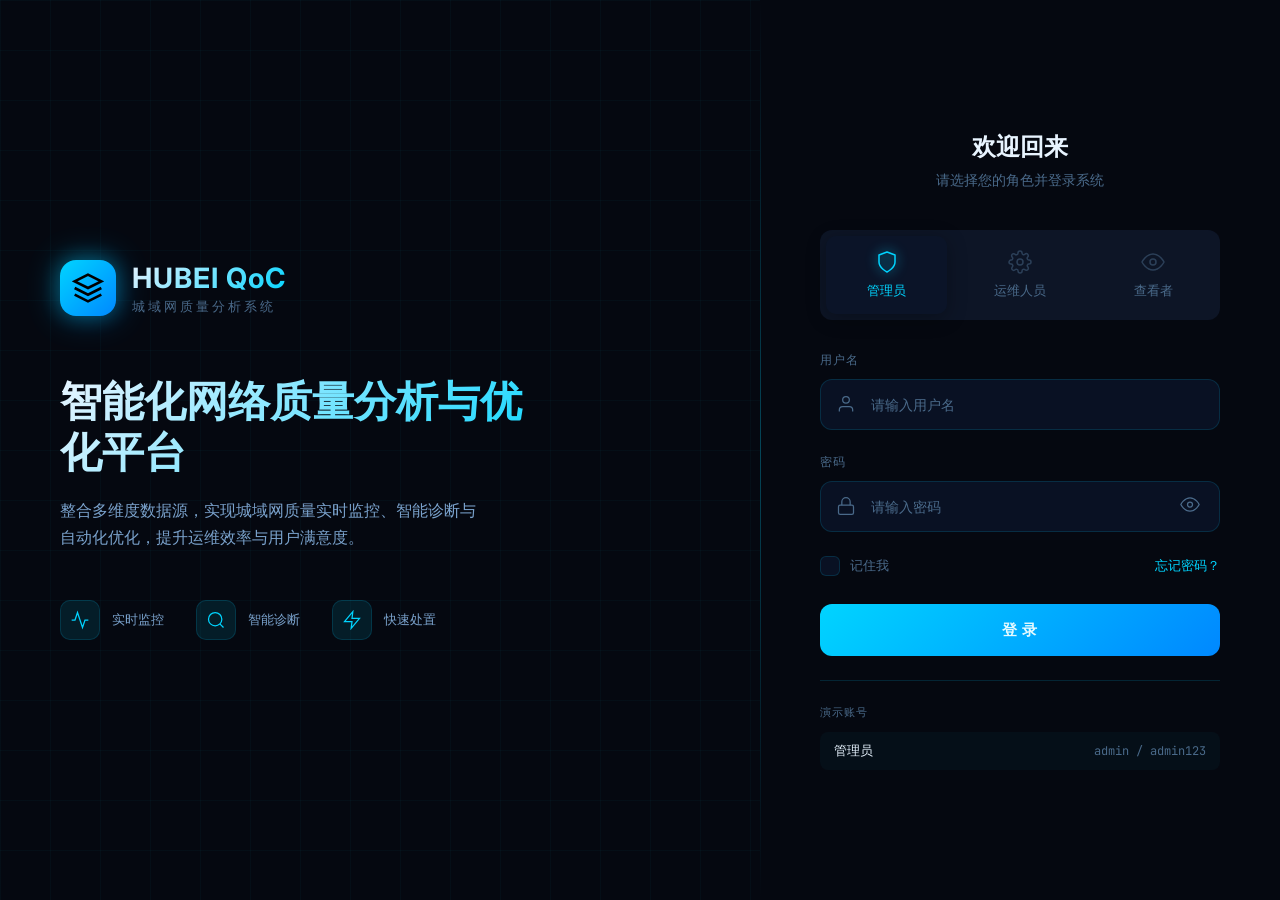
==== login.html @ 6003f038 "Initial commit: 湖北QoC平台 - 城域网质量分析系统 Features: - 监控仪表盘 (index.html) - OLT协同适配分析 (module1.html) - CDN业" ====
<!DOCTYPE html>
<html lang="zh-CN">
<head>
    <meta charset="UTF-8">
    <meta name="viewport" content="width=device-width, initial-scale=1.0">
    <title>登录 - 湖北QoC平台</title>
    <link href="https://fonts.googleapis.com/css2?family=Inter:wght@400;500;600;700&family=JetBrains+Mono:wght@400;500&display=swap" rel="stylesheet">
    <style>
        :root {
            --bg-primary: #050810;
            --bg-secondary: #0a0f1a;
            --bg-tertiary: #0d1526;
            --bg-card: rgba(10, 20, 40, 0.8);
            --bg-card-hover: rgba(15, 30, 60, 0.9);
            --border-color: rgba(0, 200, 255, 0.15);
            --border-glow: rgba(0, 200, 255, 0.4);
            --text-primary: #e8f4ff;
            --text-secondary: #7aa2cc;
            --text-muted: #4a6a8a;
            --accent-cyan: #00d4ff;
            --accent-blue: #0088ff;
            --accent-purple: #a855f7;
            --accent-green: #00ff88;
            --glow-cyan: 0 0 20px rgba(0, 212, 255, 0.3);
        }

        * {
            margin: 0;
            padding: 0;
            box-sizing: border-box;
        }

        body {
            font-family: 'Inter', -apple-system, BlinkMacSystemFont, sans-serif;
            background: var(--bg-primary);
            color: var(--text-primary);
            min-height: 100vh;
            display: flex;
            overflow: hidden;
        }

        .login-left {
            flex: 1;
            position: relative;
            display: flex;
            flex-direction: column;
            justify-content: center;
            padding: 60px;
            overflow: hidden;
        }

        .login-left::before {
            content: '';
            position: absolute;
            top: 0;
            left: 0;
            right: 0;
            bottom: 0;
            background:
                linear-gradient(90deg, rgba(0, 212, 255, 0.03) 1px, transparent 1px),
                linear-gradient(rgba(0, 212, 255, 0.03) 1px, transparent 1px);
            background-size: 50px 50px;
            z-index: 0;
        }

        .login-left-content {
            position: relative;
            z-index: 1;
            max-width: 500px;
        }

        .brand {
            margin-bottom: 60px;
        }

        .brand-logo {
            display: flex;
            align-items: center;
            gap: 16px;
            margin-bottom: 16px;
        }

        .brand-icon {
            width: 56px;
            height: 56px;
            background: linear-gradient(135deg, var(--accent-cyan), var(--accent-blue));
            border-radius: 16px;
            display: flex;
            align-items: center;
            justify-content: center;
            box-shadow: var(--glow-cyan);
            position: relative;
        }

        .brand-icon::after {
            content: '';
            position: absolute;
            inset: -4px;
            border-radius: 20px;
            background: linear-gradient(135deg, var(--accent-cyan), var(--accent-blue));
            opacity: 0.3;
            filter: blur(15px);
            z-index: -1;
        }

        .brand-icon svg {
            width: 32px;
            height: 32px;
            stroke: #000;
            stroke-width: 2;
            fill: none;
        }

        .brand h1 {
            font-size: 28px;
            font-weight: 700;
            background: linear-gradient(135deg, var(--text-primary), var(--accent-cyan));
            -webkit-background-clip: text;
            -webkit-text-fill-color: transparent;
            background-clip: text;
            letter-spacing: 1px;
        }

        .brand span {
            font-size: 13px;
            color: var(--text-muted);
            letter-spacing: 3px;
            text-transform: uppercase;
        }

        .hero-text h2 {
            font-size: 42px;
            font-weight: 700;
            line-height: 1.2;
            margin-bottom: 20px;
            background: linear-gradient(135deg, var(--text-primary) 0%, var(--accent-cyan) 100%);
            -webkit-background-clip: text;
            -webkit-text-fill-color: transparent;
            background-clip: text;
        }

        .hero-text p {
            font-size: 16px;
            color: var(--text-secondary);
            line-height: 1.7;
            max-width: 420px;
        }

        .features {
            display: flex;
            gap: 32px;
            margin-top: 48px;
        }

        .feature {
            display: flex;
            align-items: center;
            gap: 12px;
        }

        .feature-icon {
            width: 40px;
            height: 40px;
            border-radius: 10px;
            background: rgba(0, 212, 255, 0.1);
            border: 1px solid var(--border-color);
            display: flex;
            align-items: center;
            justify-content: center;
        }

        .feature-icon svg {
            width: 20px;
            height: 20px;
            stroke: var(--accent-cyan);
            stroke-width: 1.5;
            fill: none;
        }

        .feature span {
            font-size: 13px;
            color: var(--text-secondary);
        }

        .login-right {
            width: 520px;
            display: flex;
            align-items: center;
            justify-content: center;
            padding: 60px;
            position: relative;
        }

        .login-right::before {
            content: '';
            position: absolute;
            top: 0;
            left: 0;
            width: 1px;
            height: 100%;
            background: linear-gradient(180deg, transparent, var(--accent-cyan), transparent);
            opacity: 0.3;
        }

        .login-card {
            width: 100%;
            max-width: 400px;
        }

        .login-header {
            text-align: center;
            margin-bottom: 40px;
        }

        .login-header h3 {
            font-size: 24px;
            font-weight: 600;
            margin-bottom: 8px;
        }

        .login-header p {
            font-size: 14px;
            color: var(--text-muted);
        }

        .role-selector {
            display: flex;
            gap: 12px;
            margin-bottom: 32px;
            background: var(--bg-tertiary);
            border-radius: 12px;
            padding: 6px;
        }

        .role-option {
            flex: 1;
            padding: 14px 16px;
            border-radius: 10px;
            border: none;
            background: transparent;
            color: var(--text-muted);
            font-size: 13px;
            font-weight: 500;
            cursor: pointer;
            transition: all 0.3s;
            display: flex;
            flex-direction: column;
            align-items: center;
            gap: 8px;
            font-family: 'Inter', sans-serif;
        }

        .role-option svg {
            width: 24px;
            height: 24px;
            stroke-width: 1.5;
            fill: none;
            opacity: 0.5;
            transition: all 0.3s;
        }

        .role-option:hover {
            color: var(--text-secondary);
        }

        .role-option:hover svg {
            opacity: 0.8;
        }

        .role-option.active {
            background: var(--bg-card);
            color: var(--accent-cyan);
            box-shadow: 0 4px 20px rgba(0, 0, 0, 0.3);
        }

        .role-option.active svg {
            opacity: 1;
            filter: drop-shadow(0 0 6px currentColor);
        }

        .form-group {
            margin-bottom: 24px;
        }

        .form-label {
            display: block;
            font-size: 12px;
            font-weight: 500;
            color: var(--text-muted);
            text-transform: uppercase;
            letter-spacing: 1px;
            margin-bottom: 10px;
        }

        .input-wrapper {
            position: relative;
        }

        .input-wrapper svg {
            position: absolute;
            left: 16px;
            top: 50%;
            transform: translateY(-50%);
            width: 20px;
            height: 20px;
            stroke: var(--text-muted);
            stroke-width: 1.5;
            fill: none;
            transition: stroke 0.3s;
        }

        .form-input {
            width: 100%;
            padding: 16px 16px 16px 50px;
            background: var(--bg-card);
            border: 1px solid var(--border-color);
            border-radius: 12px;
            color: var(--text-primary);
            font-size: 14px;
            font-family: 'Inter', sans-serif;
            outline: none;
            transition: all 0.3s;
        }

        .form-input::placeholder {
            color: var(--text-muted);
        }

        .form-input:focus {
            border-color: var(--accent-cyan);
            box-shadow: var(--glow-cyan), inset 0 0 30px rgba(0, 212, 255, 0.03);
            background: var(--bg-card-hover);
        }

        .form-input:focus + svg {
            stroke: var(--accent-cyan);
        }

        .password-toggle {
            position: absolute;
            right: 16px;
            top: 50%;
            transform: translateY(-50%);
            background: none;
            border: none;
            cursor: pointer;
            padding: 4px;
        }

        .password-toggle svg {
            position: static;
            transform: none;
            width: 20px;
            height: 20px;
            stroke: var(--text-muted);
            stroke-width: 1.5;
            fill: none;
            transition: stroke 0.3s;
        }

        .password-toggle:hover svg {
            stroke: var(--text-secondary);
        }

        .form-options {
            display: flex;
            justify-content: space-between;
            align-items: center;
            margin-bottom: 28px;
        }

        .remember-me {
            display: flex;
            align-items: center;
            gap: 10px;
            cursor: pointer;
        }

        .remember-me input {
            display: none;
        }

        .checkbox-custom {
            width: 20px;
            height: 20px;
            border: 1px solid var(--border-color);
            border-radius: 6px;
            background: var(--bg-card);
            display: flex;
            align-items: center;
            justify-content: center;
            transition: all 0.3s;
        }

        .checkbox-custom svg {
            width: 14px;
            height: 14px;
            stroke: var(--accent-cyan);
            stroke-width: 3;
            fill: none;
            opacity: 0;
            transform: scale(0.5);
            transition: all 0.3s;
        }

        .remember-me input:checked + .checkbox-custom {
            background: rgba(0, 212, 255, 0.15);
            border-color: var(--accent-cyan);
        }

        .remember-me input:checked + .checkbox-custom svg {
            opacity: 1;
            transform: scale(1);
        }

        .remember-me span {
            font-size: 13px;
            color: var(--text-muted);
        }

        .forgot-link {
            font-size: 13px;
            color: var(--accent-cyan);
            text-decoration: none;
            transition: opacity 0.3s;
        }

        .forgot-link:hover {
            opacity: 0.8;
        }

        .login-btn {
            width: 100%;
            padding: 16px;
            background: linear-gradient(135deg, var(--accent-cyan), var(--accent-blue));
            border: none;
            border-radius: 12px;
            color: #e5faff;
            font-size: 15px;
            font-weight: 700;
            cursor: pointer;
            transition: all 0.3s;
            position: relative;
            overflow: hidden;
            font-family: 'Inter', sans-serif;
            letter-spacing: 0.5px;
        }

        .login-btn::before {
            content: '';
            position: absolute;
            top: 0;
            left: -100%;
            width: 100%;
            height: 100%;
            background: linear-gradient(90deg, transparent, rgba(255, 255, 255, 0.3), transparent);
            transition: left 0.5s;
        }

        .login-btn:hover {
            box-shadow: 0 0 40px rgba(0, 212, 255, 0.5);
            transform: translateY(-2px);
        }

        .login-btn:hover::before {
            left: 100%;
        }

        .login-btn:active {
            transform: translateY(0);
        }

        .demo-accounts {
            margin-top: 24px;
            padding-top: 24px;
            border-top: 1px solid var(--border-color);
        }

        .demo-accounts p {
            font-size: 11px;
            color: var(--text-muted);
            text-transform: uppercase;
            letter-spacing: 1px;
            margin-bottom: 12px;
        }

        .demo-list {
            display: flex;
            flex-direction: column;
            gap: 8px;
        }

        .demo-item {
            display: flex;
            justify-content: space-between;
            align-items: center;
            padding: 10px 14px;
            background: rgba(0, 212, 255, 0.03);
            border-radius: 8px;
            cursor: pointer;
            transition: all 0.3s;
        }

        .demo-item:hover {
            background: rgba(0, 212, 255, 0.08);
            transform: translateX(4px);
        }

        .demo-role {
            font-size: 13px;
            font-weight: 500;
            color: var(--text-primary);
        }

        .demo-account {
            font-size: 12px;
            color: var(--text-muted);
            font-family: 'JetBrains Mono', monospace;
        }

        @keyframes float {
            0%, 100% { transform: translateY(0); }
            50% { transform: translateY(-10px); }
        }

        @keyframes pulse-glow {
            0%, 100% { box-shadow: var(--glow-cyan); }
            50% { box-shadow: 0 0 40px rgba(0, 212, 255, 0.5); }
        }

        .brand-icon {
            animation: float 4s ease-in-out infinite, pulse-glow 3s ease-in-out infinite;
        }

        @keyframes fadeInUp {
            from {
                opacity: 0;
                transform: translateY(20px);
            }
            to {
                opacity: 1;
                transform: translateY(0);
            }
        }

        .login-card {
            animation: fadeInUp 0.6s ease-out;
        }

        .login-left-content {
            animation: fadeInUp 0.8s ease-out;
        }

        ::-webkit-scrollbar { width: 6px; }
        ::-webkit-scrollbar-track { background: var(--bg-primary); }
        ::-webkit-scrollbar-thumb { background: var(--border-color); border-radius: 3px; }
        ::-webkit-scrollbar-thumb:hover { background: var(--accent-cyan); }
    </style>
</head>
<body>
    <div class="login-left">
        <div class="login-left-content">
            <div class="brand">
                <div class="brand-logo">
                    <div class="brand-icon">
                        <svg viewBox="0 0 24 24"><path d="M12 2L2 7l10 5 10-5-10-5z"/><path d="M2 17l10 5 10-5"/><path d="M2 12l10 5 10-5"/></svg>
                    </div>
                    <div>
                        <h1>HUBEI QoC</h1>
                        <span>城域网质量分析系统</span>
                    </div>
                </div>
            </div>

            <div class="hero-text">
                <h2>智能化网络质量分析与优化平台</h2>
                <p>整合多维度数据源，实现城域网质量实时监控、智能诊断与自动化优化，提升运维效率与用户满意度。</p>
            </div>

            <div class="features">
                <div class="feature">
                    <div class="feature-icon">
                        <svg viewBox="0 0 24 24"><path d="M22 12h-4l-3 9L9 3l-3 9H2"/></svg>
                    </div>
                    <span>实时监控</span>
                </div>
                <div class="feature">
                    <div class="feature-icon">
                        <svg viewBox="0 0 24 24"><circle cx="11" cy="11" r="8"/><line x1="21" y1="21" x2="16.65" y2="16.65"/></svg>
                    </div>
                    <span>智能诊断</span>
                </div>
                <div class="feature">
                    <div class="feature-icon">
                        <svg viewBox="0 0 24 24"><polygon points="13 2 3 14 12 14 11 22 21 10 12 10 13 2"/></svg>
                    </div>
                    <span>快速处置</span>
                </div>
            </div>
        </div>
    </div>

    <div class="login-right">
        <div class="login-card">
            <div class="login-header">
                <h3>欢迎回来</h3>
                <p>请选择您的角色并登录系统</p>
            </div>

            <div class="role-selector">
                <button class="role-option active" data-role="admin">
                    <svg viewBox="0 0 24 24" fill="none" stroke="currentColor" stroke-width="1.5" stroke-linecap="round" stroke-linejoin="round"><path d="M12 22s8-4 8-10V5l-8-3-8 3v7c0 6 8 10 8 10z"/></svg>
                    <span>管理员</span>
                </button>
                <button class="role-option" data-role="operator">
                    <svg viewBox="0 0 24 24" fill="none" stroke="currentColor" stroke-width="1.5" stroke-linecap="round" stroke-linejoin="round"><circle cx="12" cy="12" r="3"/><path d="M19.4 15a1.65 1.65 0 00.33 1.82l.06.06a2 2 0 010 2.83 2 2 0 01-2.83 0l-.06-.06a1.65 1.65 0 00-1.82-.33 1.65 1.65 0 00-1 1.51V21a2 2 0 01-2 2 2 2 0 01-2-2v-.09A1.65 1.65 0 009 19.4a1.65 1.65 0 00-1.82.33l-.06.06a2 2 0 01-2.83 0 2 2 0 010-2.83l.06-.06a1.65 1.65 0 00.33-1.82 1.65 1.65 0 00-1.51-1H3a2 2 0 01-2-2 2 2 0 012-2h.09A1.65 1.65 0 004.6 9a1.65 1.65 0 00-.33-1.82l-.06-.06a2 2 0 010-2.83 2 2 0 012.83 0l.06.06a1.65 1.65 0 001.82.33H9a1.65 1.65 0 001-1.51V3a2 2 0 012-2 2 2 0 012 2v.09a1.65 1.65 0 001 1.51 1.65 1.65 0 001.82-.33l.06-.06a2 2 0 012.83 0 2 2 0 010 2.83l-.06.06a1.65 1.65 0 00-.33 1.82V9a1.65 1.65 0 001.51 1H21a2 2 0 012 2 2 2 0 01-2 2h-.09a1.65 1.65 0 00-1.51 1z"/></svg>
                    <span>运维人员</span>
                </button>
                <button class="role-option" data-role="viewer">
                    <svg viewBox="0 0 24 24" fill="none" stroke="currentColor" stroke-width="1.5" stroke-linecap="round" stroke-linejoin="round"><path d="M1 12s4-8 11-8 11 8 11 8-4 8-11 8-11-8-11-8z"/><circle cx="12" cy="12" r="3"/></svg>
                    <span>查看者</span>
                </button>
            </div>

            <form id="loginForm">
                <div class="form-group">
                    <label class="form-label">用户名</label>
                    <div class="input-wrapper">
                        <input type="text" class="form-input" id="username" placeholder="请输入用户名">
                        <svg viewBox="0 0 24 24"><path d="M20 21v-2a4 4 0 00-4-4H8a4 4 0 00-4 4v2"/><circle cx="12" cy="7" r="4"/></svg>
                    </div>
                </div>

                <div class="form-group">
                    <label class="form-label">密码</label>
                    <div class="input-wrapper">
                        <input type="password" class="form-input" id="password" placeholder="请输入密码">
                        <svg viewBox="0 0 24 24"><rect x="3" y="11" width="18" height="11" rx="2" ry="2"/><path d="M7 11V7a5 5 0 0110 0v4"/></svg>
                        <button type="button" class="password-toggle" onclick="togglePassword()">
                            <svg id="eyeIcon" viewBox="0 0 24 24"><path d="M1 12s4-8 11-8 11 8 11 8-4 8-11 8-11-8-11-8z"/><circle cx="12" cy="12" r="3"/></svg>
                        </button>
                    </div>
                </div>

                <div class="form-options">
                    <label class="remember-me">
                        <input type="checkbox" id="remember">
                        <div class="checkbox-custom">
                            <svg viewBox="0 0 24 24"><polyline points="20 6 9 17 4 12"/></svg>
                        </div>
                        <span>记住我</span>
                    </label>
                    <a href="#" class="forgot-link">忘记密码？</a>
                </div>

                <button type="submit" class="login-btn">登 录</button>
            </form>


            <div class="demo-accounts">
                <p>演示账号</p>
                <div class="demo-list">
                    <div class="demo-item" onclick="fillDemo('admin')">
                        <span class="demo-role">管理员</span>
                        <span class="demo-account">admin / admin123</span>
                    </div>
                </div>
            </div>
        </div>
    </div>

    <script>
        const roleDescriptions = {
            admin: {
                title: '管理员权限',
                content: '拥有系统全部权限，可进行用户管理、角色配置、系统设置及所有业务功能操作。'
            },
            operator: {
                title: '运维人员权限',
                content: '可进行设备监控、告警处理、故障诊断与快速处置等日常运维操作。'
            },
            viewer: {
                title: '查看者权限',
                content: '仅可查看监控仪表盘和数据报告，无修改权限，适合管理层或外部访客。'
            }
        };

        const roleSelector = document.querySelector('.role-selector');
        const roleOptions = document.querySelectorAll('.role-option');
        const roleTitle = document.getElementById('roleTitle');
        const roleContent = document.getElementById('roleContent');

        roleOptions.forEach(option => {
            option.addEventListener('click', () => {
                roleOptions.forEach(opt => opt.classList.remove('active'));
                option.classList.add('active');
                const role = option.dataset.role;
                roleTitle.textContent = roleDescriptions[role].title;
                roleContent.textContent = roleDescriptions[role].content;
            });
        });

        function togglePassword() {
            const passwordInput = document.getElementById('password');
            const eyeIcon = document.getElementById('eyeIcon');
            if (passwordInput.type === 'password') {
                passwordInput.type = 'text';
                eyeIcon.innerHTML = '<path d="M17.94 17.94A10.07 10.07 0 0112 20c-7 0-11-8-11-8a18.45 18.45 0 015.06-5.94M9.9 4.24A9.12 9.12 0 0112 4c7 0 11 8 11 8a18.5 18.5 0 01-2.16 3.19m-6.72-1.07a3 3 0 11-4.24-4.24"/><line x1="1" y1="1" x2="23" y2="23"/>';
            } else {
                passwordInput.type = 'password';
                eyeIcon.innerHTML = '<path d="M1 12s4-8 11-8 11 8 11 8-4 8-11 8-11-8-11-8z"/><circle cx="12" cy="12" r="3"/>';
            }
        }

        function fillDemo(role) {
            const roleOption = document.querySelector(`[data-role="${role}"]`);
            roleOption.click();
            document.getElementById('username').value = role === 'admin' ? 'admin' : role === 'operator' ? 'operator' : 'viewer';
            document.getElementById('password').value = role === 'admin' ? 'admin123' : role === 'operator' ? 'oper123' : 'view123';
        }

        document.getElementById('loginForm').addEventListener('submit', (e) => {
            e.preventDefault();
            const username = document.getElementById('username').value;
            const password = document.getElementById('password').value;
            const activeRole = document.querySelector('.role-option.active').dataset.role;

            if (!username || !password) {
                alert('请输入用户名和密码');
                return;
            }

            const demoAccounts = {
                admin: { username: 'admin', password: 'admin123' },
                operator: { username: 'operator', password: 'oper123' },
                viewer: { username: 'viewer', password: 'view123' }
            };

            if (username === demoAccounts[activeRole].username && password === demoAccounts[activeRole].password) {
                const roleNames = { admin: '管理员', operator: '运维人员', viewer: '查看者' };
                const roleTitles = { admin: '系统管理员', operator: '运维工程师', viewer: '数据查看者' };
                localStorage.setItem('qoc_user', JSON.stringify({
                    role: activeRole,
                    name: roleNames[activeRole],
                    title: roleTitles[activeRole],
                    avatar: roleNames[activeRole].charAt(0)
                }));
                window.location.href = 'index.html';
            } else {
                alert('用户名或密码错误，请使用演示账号登录');
            }
        });
    </script>
</body>
</html>
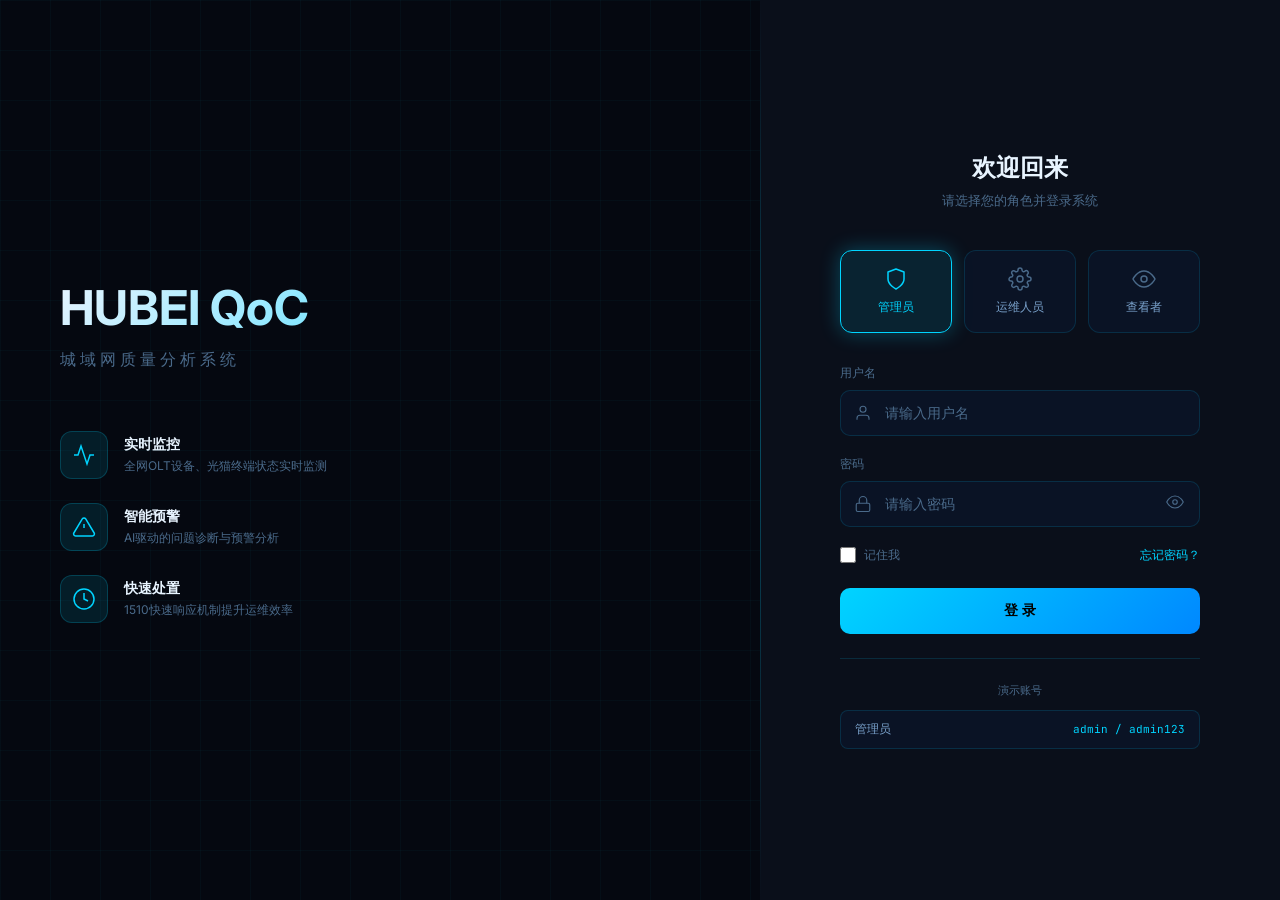
==== commit d0eefafe: "Upload login.html" ====
--- a/login.html
+++ b/login.html
@@ -23,13 +23,7 @@
             --accent-green: #00ff88;
             --glow-cyan: 0 0 20px rgba(0, 212, 255, 0.3);
         }
-
-        * {
-            margin: 0;
-            padding: 0;
-            box-sizing: border-box;
-        }
-
+        * { margin: 0; padding: 0; box-sizing: border-box; }
         body {
             font-family: 'Inter', -apple-system, BlinkMacSystemFont, sans-serif;
             background: var(--bg-primary);
@@ -38,7 +32,6 @@
             display: flex;
             overflow: hidden;
         }
-
         .login-left {
             flex: 1;
             position: relative;
@@ -48,7 +41,6 @@
             padding: 60px;
             overflow: hidden;
         }
-
         .login-left::before {
             content: '';
             position: absolute;
@@ -60,137 +52,74 @@
                 linear-gradient(90deg, rgba(0, 212, 255, 0.03) 1px, transparent 1px),
                 linear-gradient(rgba(0, 212, 255, 0.03) 1px, transparent 1px);
             background-size: 50px 50px;
-            z-index: 0;
-        }
-
-        .login-left-content {
+            pointer-events: none;
+        }
+        .brand {
             position: relative;
             z-index: 1;
-            max-width: 500px;
-        }
-
-        .brand {
-            margin-bottom: 60px;
-        }
-
-        .brand-logo {
-            display: flex;
-            align-items: center;
-            gap: 16px;
-            margin-bottom: 16px;
-        }
-
-        .brand-icon {
-            width: 56px;
-            height: 56px;
-            background: linear-gradient(135deg, var(--accent-cyan), var(--accent-blue));
-            border-radius: 16px;
-            display: flex;
-            align-items: center;
-            justify-content: center;
-            box-shadow: var(--glow-cyan);
-            position: relative;
-        }
-
-        .brand-icon::after {
-            content: '';
-            position: absolute;
-            inset: -4px;
-            border-radius: 20px;
-            background: linear-gradient(135deg, var(--accent-cyan), var(--accent-blue));
-            opacity: 0.3;
-            filter: blur(15px);
-            z-index: -1;
-        }
-
-        .brand-icon svg {
-            width: 32px;
-            height: 32px;
-            stroke: #000;
-            stroke-width: 2;
-            fill: none;
-        }
-
+        }
         .brand h1 {
-            font-size: 28px;
+            font-size: 48px;
             font-weight: 700;
             background: linear-gradient(135deg, var(--text-primary), var(--accent-cyan));
             -webkit-background-clip: text;
             -webkit-text-fill-color: transparent;
             background-clip: text;
-            letter-spacing: 1px;
-        }
-
-        .brand span {
-            font-size: 13px;
-            color: var(--text-muted);
-            letter-spacing: 3px;
+            margin-bottom: 12px;
+        }
+        .brand p {
+            font-size: 16px;
+            color: var(--text-muted);
+            letter-spacing: 4px;
             text-transform: uppercase;
         }
-
-        .hero-text h2 {
-            font-size: 42px;
-            font-weight: 700;
-            line-height: 1.2;
-            margin-bottom: 20px;
-            background: linear-gradient(135deg, var(--text-primary) 0%, var(--accent-cyan) 100%);
-            -webkit-background-clip: text;
-            -webkit-text-fill-color: transparent;
-            background-clip: text;
-        }
-
-        .hero-text p {
-            font-size: 16px;
-            color: var(--text-secondary);
-            line-height: 1.7;
-            max-width: 420px;
-        }
-
-        .features {
-            display: flex;
-            gap: 32px;
-            margin-top: 48px;
-        }
-
-        .feature {
-            display: flex;
-            align-items: center;
-            gap: 12px;
-        }
-
+        .brand-features {
+            margin-top: 60px;
+            display: flex;
+            flex-direction: column;
+            gap: 24px;
+        }
+        .feature-item {
+            display: flex;
+            align-items: center;
+            gap: 16px;
+        }
         .feature-icon {
-            width: 40px;
-            height: 40px;
-            border-radius: 10px;
+            width: 48px;
+            height: 48px;
+            border-radius: 12px;
             background: rgba(0, 212, 255, 0.1);
-            border: 1px solid var(--border-color);
+            border: 1px solid rgba(0, 212, 255, 0.2);
             display: flex;
             align-items: center;
             justify-content: center;
         }
-
         .feature-icon svg {
-            width: 20px;
-            height: 20px;
+            width: 24px;
+            height: 24px;
             stroke: var(--accent-cyan);
             stroke-width: 1.5;
             fill: none;
         }
-
-        .feature span {
-            font-size: 13px;
-            color: var(--text-secondary);
-        }
-
+        .feature-text h3 {
+            font-size: 14px;
+            font-weight: 600;
+            color: var(--text-primary);
+            margin-bottom: 4px;
+        }
+        .feature-text p {
+            font-size: 12px;
+            color: var(--text-muted);
+        }
         .login-right {
             width: 520px;
-            display: flex;
-            align-items: center;
+            background: var(--bg-secondary);
+            display: flex;
+            flex-direction: column;
             justify-content: center;
             padding: 60px;
             position: relative;
         }
-
         .login-right::before {
             content: '';
             position: absolute;
@@ -201,251 +130,169 @@
             background: linear-gradient(180deg, transparent, var(--accent-cyan), transparent);
             opacity: 0.3;
         }
-
-        .login-card {
+        .login-box {
             width: 100%;
-            max-width: 400px;
-        }
-
+            max-width: 360px;
+            margin: 0 auto;
+        }
         .login-header {
             text-align: center;
             margin-bottom: 40px;
         }
-
         .login-header h3 {
             font-size: 24px;
             font-weight: 600;
+            color: var(--text-primary);
             margin-bottom: 8px;
         }
-
         .login-header p {
-            font-size: 14px;
-            color: var(--text-muted);
-        }
-
+            font-size: 13px;
+            color: var(--text-muted);
+        }
         .role-selector {
             display: flex;
             gap: 12px;
             margin-bottom: 32px;
-            background: var(--bg-tertiary);
-            border-radius: 12px;
-            padding: 6px;
-        }
-
+        }
         .role-option {
             flex: 1;
-            padding: 14px 16px;
-            border-radius: 10px;
-            border: none;
-            background: transparent;
-            color: var(--text-muted);
-            font-size: 13px;
-            font-weight: 500;
+            padding: 16px 12px;
+            background: var(--bg-card);
+            border: 1px solid var(--border-color);
+            border-radius: 12px;
             cursor: pointer;
             transition: all 0.3s;
             display: flex;
             flex-direction: column;
             align-items: center;
             gap: 8px;
-            font-family: 'Inter', sans-serif;
-        }
-
+        }
+        .role-option:hover {
+            border-color: var(--border-glow);
+            background: var(--bg-card-hover);
+        }
+        .role-option.active {
+            border-color: var(--accent-cyan);
+            background: rgba(0, 212, 255, 0.1);
+            box-shadow: var(--glow-cyan);
+        }
         .role-option svg {
             width: 24px;
             height: 24px;
-            stroke-width: 1.5;
-            fill: none;
-            opacity: 0.5;
-            transition: all 0.3s;
-        }
-
-        .role-option:hover {
-            color: var(--text-secondary);
-        }
-
-        .role-option:hover svg {
-            opacity: 0.8;
-        }
-
-        .role-option.active {
-            background: var(--bg-card);
-            color: var(--accent-cyan);
-            box-shadow: 0 4px 20px rgba(0, 0, 0, 0.3);
-        }
-
-        .role-option.active svg {
-            opacity: 1;
-            filter: drop-shadow(0 0 6px currentColor);
-        }
-
-        .form-group {
-            margin-bottom: 24px;
-        }
-
-        .form-label {
-            display: block;
-            font-size: 12px;
-            font-weight: 500;
-            color: var(--text-muted);
-            text-transform: uppercase;
-            letter-spacing: 1px;
-            margin-bottom: 10px;
-        }
-
-        .input-wrapper {
-            position: relative;
-        }
-
-        .input-wrapper svg {
-            position: absolute;
-            left: 16px;
-            top: 50%;
-            transform: translateY(-50%);
-            width: 20px;
-            height: 20px;
             stroke: var(--text-muted);
             stroke-width: 1.5;
             fill: none;
-            transition: stroke 0.3s;
-        }
-
+            transition: all 0.3s;
+        }
+        .role-option.active svg {
+            stroke: var(--accent-cyan);
+        }
+        .role-option span {
+            font-size: 12px;
+            color: var(--text-secondary);
+            transition: all 0.3s;
+        }
+        .role-option.active span {
+            color: var(--accent-cyan);
+            font-weight: 500;
+        }
+        .form-group {
+            margin-bottom: 20px;
+        }
+        .form-label {
+            display: block;
+            font-size: 12px;
+            color: var(--text-muted);
+            margin-bottom: 8px;
+        }
+        .input-wrapper {
+            position: relative;
+            display: flex;
+            align-items: center;
+        }
         .form-input {
             width: 100%;
-            padding: 16px 16px 16px 50px;
+            padding: 14px 16px 14px 44px;
             background: var(--bg-card);
             border: 1px solid var(--border-color);
-            border-radius: 12px;
+            border-radius: 10px;
             color: var(--text-primary);
             font-size: 14px;
-            font-family: 'Inter', sans-serif;
             outline: none;
             transition: all 0.3s;
         }
-
-        .form-input::placeholder {
-            color: var(--text-muted);
-        }
-
         .form-input:focus {
             border-color: var(--accent-cyan);
-            box-shadow: var(--glow-cyan), inset 0 0 30px rgba(0, 212, 255, 0.03);
-            background: var(--bg-card-hover);
-        }
-
-        .form-input:focus + svg {
-            stroke: var(--accent-cyan);
-        }
-
+            box-shadow: var(--glow-cyan);
+        }
+        .form-input::placeholder {
+            color: var(--text-muted);
+        }
+        .input-wrapper svg {
+            position: absolute;
+            left: 14px;
+            width: 18px;
+            height: 18px;
+            stroke: var(--text-muted);
+            stroke-width: 1.5;
+            fill: none;
+        }
         .password-toggle {
             position: absolute;
-            right: 16px;
-            top: 50%;
-            transform: translateY(-50%);
+            right: 12px;
             background: none;
             border: none;
             cursor: pointer;
             padding: 4px;
         }
-
         .password-toggle svg {
             position: static;
-            transform: none;
-            width: 20px;
-            height: 20px;
-            stroke: var(--text-muted);
-            stroke-width: 1.5;
-            fill: none;
-            transition: stroke 0.3s;
-        }
-
-        .password-toggle:hover svg {
-            stroke: var(--text-secondary);
-        }
-
+            width: 18px;
+            height: 18px;
+        }
         .form-options {
             display: flex;
             justify-content: space-between;
             align-items: center;
-            margin-bottom: 28px;
-        }
-
+            margin-bottom: 24px;
+        }
         .remember-me {
             display: flex;
             align-items: center;
-            gap: 10px;
+            gap: 8px;
             cursor: pointer;
         }
-
         .remember-me input {
-            display: none;
-        }
-
-        .checkbox-custom {
-            width: 20px;
-            height: 20px;
-            border: 1px solid var(--border-color);
-            border-radius: 6px;
-            background: var(--bg-card);
-            display: flex;
-            align-items: center;
-            justify-content: center;
-            transition: all 0.3s;
-        }
-
-        .checkbox-custom svg {
-            width: 14px;
-            height: 14px;
-            stroke: var(--accent-cyan);
-            stroke-width: 3;
-            fill: none;
-            opacity: 0;
-            transform: scale(0.5);
-            transition: all 0.3s;
-        }
-
-        .remember-me input:checked + .checkbox-custom {
-            background: rgba(0, 212, 255, 0.15);
-            border-color: var(--accent-cyan);
-        }
-
-        .remember-me input:checked + .checkbox-custom svg {
-            opacity: 1;
-            transform: scale(1);
-        }
-
+            width: 16px;
+            height: 16px;
+            accent-color: var(--accent-cyan);
+        }
         .remember-me span {
-            font-size: 13px;
-            color: var(--text-muted);
-        }
-
+            font-size: 12px;
+            color: var(--text-muted);
+        }
         .forgot-link {
-            font-size: 13px;
+            font-size: 12px;
             color: var(--accent-cyan);
             text-decoration: none;
-            transition: opacity 0.3s;
-        }
-
+        }
         .forgot-link:hover {
-            opacity: 0.8;
-        }
-
+            text-decoration: underline;
+        }
         .login-btn {
             width: 100%;
-            padding: 16px;
+            padding: 14px;
             background: linear-gradient(135deg, var(--accent-cyan), var(--accent-blue));
             border: none;
-            border-radius: 12px;
-            color: #e5faff;
-            font-size: 15px;
-            font-weight: 700;
+            border-radius: 10px;
+            color: #000;
+            font-size: 14px;
+            font-weight: 600;
             cursor: pointer;
             transition: all 0.3s;
             position: relative;
             overflow: hidden;
-            font-family: 'Inter', sans-serif;
-            letter-spacing: 0.5px;
-        }
-
+        }
         .login-btn::before {
             content: '';
             position: absolute;
@@ -453,160 +300,84 @@
             left: -100%;
             width: 100%;
             height: 100%;
-            background: linear-gradient(90deg, transparent, rgba(255, 255, 255, 0.3), transparent);
+            background: linear-gradient(90deg, transparent, rgba(255,255,255,0.3), transparent);
             transition: left 0.5s;
         }
-
-        .login-btn:hover {
-            box-shadow: 0 0 40px rgba(0, 212, 255, 0.5);
-            transform: translateY(-2px);
-        }
-
         .login-btn:hover::before {
             left: 100%;
         }
-
         .login-btn:active {
             transform: translateY(0);
         }
-
         .demo-accounts {
             margin-top: 24px;
             padding-top: 24px;
             border-top: 1px solid var(--border-color);
         }
-
         .demo-accounts p {
             font-size: 11px;
             color: var(--text-muted);
-            text-transform: uppercase;
-            letter-spacing: 1px;
+            text-align: center;
             margin-bottom: 12px;
         }
-
         .demo-list {
             display: flex;
             flex-direction: column;
             gap: 8px;
         }
-
         .demo-item {
-            display: flex;
-            justify-content: space-between;
-            align-items: center;
             padding: 10px 14px;
-            background: rgba(0, 212, 255, 0.03);
+            background: var(--bg-card);
+            border: 1px solid var(--border-color);
             border-radius: 8px;
             cursor: pointer;
-            transition: all 0.3s;
-        }
-
+            transition: all 0.2s;
+            display: flex;
+            justify-content: space-between;
+            align-items: center;
+        }
         .demo-item:hover {
-            background: rgba(0, 212, 255, 0.08);
-            transform: translateX(4px);
-        }
-
+            border-color: var(--accent-cyan);
+            background: rgba(0, 212, 255, 0.05);
+        }
         .demo-role {
-            font-size: 13px;
-            font-weight: 500;
-            color: var(--text-primary);
-        }
-
+            font-size: 12px;
+            color: var(--text-secondary);
+        }
         .demo-account {
-            font-size: 12px;
-            color: var(--text-muted);
+            font-size: 11px;
             font-family: 'JetBrains Mono', monospace;
-        }
-
-        @keyframes float {
-            0%, 100% { transform: translateY(0); }
-            50% { transform: translateY(-10px); }
-        }
-
-        @keyframes pulse-glow {
-            0%, 100% { box-shadow: var(--glow-cyan); }
-            50% { box-shadow: 0 0 40px rgba(0, 212, 255, 0.5); }
-        }
-
-        .brand-icon {
-            animation: float 4s ease-in-out infinite, pulse-glow 3s ease-in-out infinite;
-        }
-
-        @keyframes fadeInUp {
-            from {
-                opacity: 0;
-                transform: translateY(20px);
-            }
-            to {
-                opacity: 1;
-                transform: translateY(0);
-            }
-        }
-
-        .login-card {
-            animation: fadeInUp 0.6s ease-out;
-        }
-
-        .login-left-content {
-            animation: fadeInUp 0.8s ease-out;
-        }
-
-        ::-webkit-scrollbar { width: 6px; }
-        ::-webkit-scrollbar-track { background: var(--bg-primary); }
-        ::-webkit-scrollbar-thumb { background: var(--border-color); border-radius: 3px; }
-        ::-webkit-scrollbar-thumb:hover { background: var(--accent-cyan); }
+            color: var(--accent-cyan);
+        }
     </style>
 </head>
 <body>
     <div class="login-left">
-        <div class="login-left-content">
-            <div class="brand">
-                <div class="brand-logo">
-                    <div class="brand-icon">
-                        <svg viewBox="0 0 24 24"><path d="M12 2L2 7l10 5 10-5-10-5z"/><path d="M2 17l10 5 10-5"/><path d="M2 12l10 5 10-5"/></svg>
-                    </div>
-                    <div>
-                        <h1>HUBEI QoC</h1>
-                        <span>城域网质量分析系统</span>
-                    </div>
-                </div>
-            </div>
-
-            <div class="hero-text">
-                <h2>智能化网络质量分析与优化平台</h2>
-                <p>整合多维度数据源，实现城域网质量实时监控、智能诊断与自动化优化，提升运维效率与用户满意度。</p>
-            </div>
-
-            <div class="features">
-                <div class="feature">
-                    <div class="feature-icon">
-                        <svg viewBox="0 0 24 24"><path d="M22 12h-4l-3 9L9 3l-3 9H2"/></svg>
-                    </div>
-                    <span>实时监控</span>
-                </div>
-                <div class="feature">
-                    <div class="feature-icon">
-                        <svg viewBox="0 0 24 24"><circle cx="11" cy="11" r="8"/><line x1="21" y1="21" x2="16.65" y2="16.65"/></svg>
-                    </div>
-                    <span>智能诊断</span>
-                </div>
-                <div class="feature">
-                    <div class="feature-icon">
-                        <svg viewBox="0 0 24 24"><polygon points="13 2 3 14 12 14 11 22 21 10 12 10 13 2"/></svg>
-                    </div>
-                    <span>快速处置</span>
-                </div>
+        <div class="brand">
+            <h1>HUBEI QoC</h1>
+            <p>城域网质量分析系统</p>
+        </div>
+        <div class="brand-features">
+            <div class="feature-item">
+                <div class="feature-icon"><svg viewBox="0 0 24 24"><path d="M22 12h-4l-3 9L9 3l-3 9H2"/></svg></div>
+                <div class="feature-text"><h3>实时监控</h3><p>全网OLT设备、光猫终端状态实时监测</p></div>
+            </div>
+            <div class="feature-item">
+                <div class="feature-icon"><svg viewBox="0 0 24 24"><path d="M10.29 3.86L1.82 18a2 2 0 001.71 3h16.94a2 2 0 001.71-3L13.71 3.86a2 2 0 00-3.42 0z"/><line x1="12" y1="9" x2="12" y2="13"/><line x1="12" y1="17" x2="12.01" y2="17"/></svg></div>
+                <div class="feature-text"><h3>智能预警</h3><p>AI驱动的问题诊断与预警分析</p></div>
+            </div>
+            <div class="feature-item">
+                <div class="feature-icon"><svg viewBox="0 0 24 24"><circle cx="12" cy="12" r="10"/><polyline points="12 6 12 12 16 14"/></svg></div>
+                <div class="feature-text"><h3>快速处置</h3><p>1510快速响应机制提升运维效率</p></div>
             </div>
         </div>
     </div>
-
     <div class="login-right">
-        <div class="login-card">
+        <div class="login-box">
             <div class="login-header">
                 <h3>欢迎回来</h3>
                 <p>请选择您的角色并登录系统</p>
             </div>
-
             <div class="role-selector">
                 <button class="role-option active" data-role="admin">
                     <svg viewBox="0 0 24 24" fill="none" stroke="currentColor" stroke-width="1.5" stroke-linecap="round" stroke-linejoin="round"><path d="M12 22s8-4 8-10V5l-8-3-8 3v7c0 6 8 10 8 10z"/></svg>
@@ -621,7 +392,6 @@
                     <span>查看者</span>
                 </button>
             </div>
-
             <form id="loginForm">
                 <div class="form-group">
                     <label class="form-label">用户名</label>
@@ -630,7 +400,6 @@
                         <svg viewBox="0 0 24 24"><path d="M20 21v-2a4 4 0 00-4-4H8a4 4 0 00-4 4v2"/><circle cx="12" cy="7" r="4"/></svg>
                     </div>
                 </div>
-
                 <div class="form-group">
                     <label class="form-label">密码</label>
                     <div class="input-wrapper">
@@ -641,22 +410,15 @@
                         </button>
                     </div>
                 </div>
-
                 <div class="form-options">
                     <label class="remember-me">
-                        <input type="checkbox" id="remember">
-                        <div class="checkbox-custom">
-                            <svg viewBox="0 0 24 24"><polyline points="20 6 9 17 4 12"/></svg>
-                        </div>
+                        <input type="checkbox">
                         <span>记住我</span>
                     </label>
                     <a href="#" class="forgot-link">忘记密码？</a>
                 </div>
-
                 <button type="submit" class="login-btn">登 录</button>
             </form>
-
-
             <div class="demo-accounts">
                 <p>演示账号</p>
                 <div class="demo-list">
@@ -668,38 +430,7 @@
             </div>
         </div>
     </div>
-
     <script>
-        const roleDescriptions = {
-            admin: {
-                title: '管理员权限',
-                content: '拥有系统全部权限，可进行用户管理、角色配置、系统设置及所有业务功能操作。'
-            },
-            operator: {
-                title: '运维人员权限',
-                content: '可进行设备监控、告警处理、故障诊断与快速处置等日常运维操作。'
-            },
-            viewer: {
-                title: '查看者权限',
-                content: '仅可查看监控仪表盘和数据报告，无修改权限，适合管理层或外部访客。'
-            }
-        };
-
-        const roleSelector = document.querySelector('.role-selector');
-        const roleOptions = document.querySelectorAll('.role-option');
-        const roleTitle = document.getElementById('roleTitle');
-        const roleContent = document.getElementById('roleContent');
-
-        roleOptions.forEach(option => {
-            option.addEventListener('click', () => {
-                roleOptions.forEach(opt => opt.classList.remove('active'));
-                option.classList.add('active');
-                const role = option.dataset.role;
-                roleTitle.textContent = roleDescriptions[role].title;
-                roleContent.textContent = roleDescriptions[role].content;
-            });
-        });
-
         function togglePassword() {
             const passwordInput = document.getElementById('password');
             const eyeIcon = document.getElementById('eyeIcon');
@@ -711,43 +442,23 @@
                 eyeIcon.innerHTML = '<path d="M1 12s4-8 11-8 11 8 11 8-4 8-11 8-11-8-11-8z"/><circle cx="12" cy="12" r="3"/>';
             }
         }
-
         function fillDemo(role) {
-            const roleOption = document.querySelector(`[data-role="${role}"]`);
-            roleOption.click();
             document.getElementById('username').value = role === 'admin' ? 'admin' : role === 'operator' ? 'operator' : 'viewer';
             document.getElementById('password').value = role === 'admin' ? 'admin123' : role === 'operator' ? 'oper123' : 'view123';
         }
-
         document.getElementById('loginForm').addEventListener('submit', (e) => {
             e.preventDefault();
             const username = document.getElementById('username').value;
             const password = document.getElementById('password').value;
+            const demoAccounts = { admin: { username: 'admin', password: 'admin123' }, operator: { username: 'operator', password: 'oper123' }, viewer: { username: 'viewer', password: 'view123' } };
             const activeRole = document.querySelector('.role-option.active').dataset.role;
-
-            if (!username || !password) {
-                alert('请输入用户名和密码');
-                return;
-            }
-
-            const demoAccounts = {
-                admin: { username: 'admin', password: 'admin123' },
-                operator: { username: 'operator', password: 'oper123' },
-                viewer: { username: 'viewer', password: 'view123' }
-            };
-
             if (username === demoAccounts[activeRole].username && password === demoAccounts[activeRole].password) {
                 const roleNames = { admin: '管理员', operator: '运维人员', viewer: '查看者' };
                 const roleTitles = { admin: '系统管理员', operator: '运维工程师', viewer: '数据查看者' };
-                localStorage.setItem('qoc_user', JSON.stringify({
-                    role: activeRole,
-                    name: roleNames[activeRole],
-                    title: roleTitles[activeRole],
-                    avatar: roleNames[activeRole].charAt(0)
-                }));
+                localStorage.setItem('qoc_user', JSON.stringify({ role: activeRole, name: roleNames[activeRole], title: roleTitles[activeRole], avatar: roleNames[activeRole].charAt(0) }));
                 window.location.href = 'index.html';
             } else {
-                alert('用户名或密码错误，请使用演示账号登录');
+                alert('用户名或密码错误');
             }
         });
     </script>
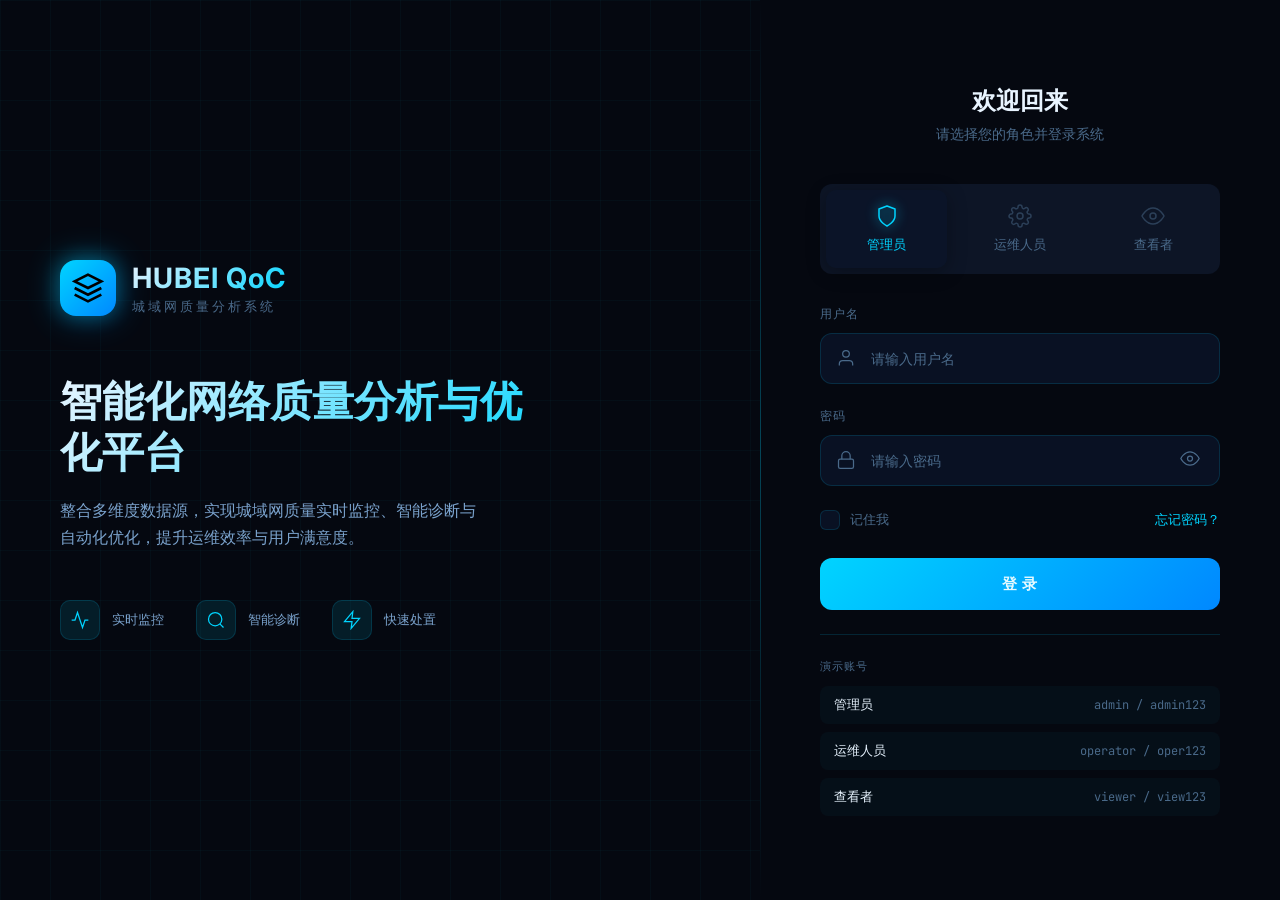
==== commit 48aca6c2: "更新登录页面 login.html - 优化UI和角色选择" ====
--- a/login.html
+++ b/login.html
@@ -52,70 +52,116 @@
                 linear-gradient(90deg, rgba(0, 212, 255, 0.03) 1px, transparent 1px),
                 linear-gradient(rgba(0, 212, 255, 0.03) 1px, transparent 1px);
             background-size: 50px 50px;
-            pointer-events: none;
-        }
-        .brand {
+            z-index: 0;
+        }
+        .login-left-content {
             position: relative;
             z-index: 1;
+            max-width: 500px;
+        }
+        .brand {
+            margin-bottom: 60px;
+        }
+        .brand-logo {
+            display: flex;
+            align-items: center;
+            gap: 16px;
+            margin-bottom: 16px;
+        }
+        .brand-icon {
+            width: 56px;
+            height: 56px;
+            background: linear-gradient(135deg, var(--accent-cyan), var(--accent-blue));
+            border-radius: 16px;
+            display: flex;
+            align-items: center;
+            justify-content: center;
+            box-shadow: var(--glow-cyan);
+            position: relative;
+        }
+        .brand-icon::after {
+            content: '';
+            position: absolute;
+            inset: -4px;
+            border-radius: 20px;
+            background: linear-gradient(135deg, var(--accent-cyan), var(--accent-blue));
+            opacity: 0.3;
+            filter: blur(15px);
+            z-index: -1;
+        }
+        .brand-icon svg {
+            width: 32px;
+            height: 32px;
+            stroke: #000;
+            stroke-width: 2;
+            fill: none;
         }
         .brand h1 {
-            font-size: 48px;
+            font-size: 28px;
             font-weight: 700;
             background: linear-gradient(135deg, var(--text-primary), var(--accent-cyan));
             -webkit-background-clip: text;
             -webkit-text-fill-color: transparent;
             background-clip: text;
-            margin-bottom: 12px;
-        }
-        .brand p {
+            letter-spacing: 1px;
+        }
+        .brand span {
+            font-size: 13px;
+            color: var(--text-muted);
+            letter-spacing: 3px;
+            text-transform: uppercase;
+        }
+        .hero-text h2 {
+            font-size: 42px;
+            font-weight: 700;
+            line-height: 1.2;
+            margin-bottom: 20px;
+            background: linear-gradient(135deg, var(--text-primary) 0%, var(--accent-cyan) 100%);
+            -webkit-background-clip: text;
+            -webkit-text-fill-color: transparent;
+            background-clip: text;
+        }
+        .hero-text p {
             font-size: 16px;
-            color: var(--text-muted);
-            letter-spacing: 4px;
-            text-transform: uppercase;
-        }
-        .brand-features {
-            margin-top: 60px;
-            display: flex;
-            flex-direction: column;
-            gap: 24px;
-        }
-        .feature-item {
-            display: flex;
-            align-items: center;
-            gap: 16px;
+            color: var(--text-secondary);
+            line-height: 1.7;
+            max-width: 420px;
+        }
+        .features {
+            display: flex;
+            gap: 32px;
+            margin-top: 48px;
+        }
+        .feature {
+            display: flex;
+            align-items: center;
+            gap: 12px;
         }
         .feature-icon {
-            width: 48px;
-            height: 48px;
-            border-radius: 12px;
+            width: 40px;
+            height: 40px;
+            border-radius: 10px;
             background: rgba(0, 212, 255, 0.1);
-            border: 1px solid rgba(0, 212, 255, 0.2);
+            border: 1px solid var(--border-color);
             display: flex;
             align-items: center;
             justify-content: center;
         }
         .feature-icon svg {
-            width: 24px;
-            height: 24px;
+            width: 20px;
+            height: 20px;
             stroke: var(--accent-cyan);
             stroke-width: 1.5;
             fill: none;
         }
-        .feature-text h3 {
-            font-size: 14px;
-            font-weight: 600;
-            color: var(--text-primary);
-            margin-bottom: 4px;
-        }
-        .feature-text p {
-            font-size: 12px;
-            color: var(--text-muted);
+        .feature span {
+            font-size: 13px;
+            color: var(--text-secondary);
         }
         .login-right {
             width: 520px;
-            background: var(--bg-secondary);
-            display: flex;
-            flex-direction: column;
+            display: flex;
+            align-items: center;
             justify-content: center;
             padding: 60px;
             position: relative;
@@ -130,10 +176,9 @@
             background: linear-gradient(180deg, transparent, var(--accent-cyan), transparent);
             opacity: 0.3;
         }
-        .login-box {
+        .login-card {
             width: 100%;
-            max-width: 360px;
-            margin: 0 auto;
+            max-width: 400px;
         }
         .login-header {
             text-align: center;
@@ -142,104 +187,115 @@
         .login-header h3 {
             font-size: 24px;
             font-weight: 600;
-            color: var(--text-primary);
             margin-bottom: 8px;
         }
         .login-header p {
-            font-size: 13px;
+            font-size: 14px;
             color: var(--text-muted);
         }
         .role-selector {
             display: flex;
             gap: 12px;
             margin-bottom: 32px;
+            background: var(--bg-tertiary);
+            border-radius: 12px;
+            padding: 6px;
         }
         .role-option {
             flex: 1;
-            padding: 16px 12px;
+            padding: 14px 16px;
+            border-radius: 10px;
+            border: none;
+            background: transparent;
+            color: var(--text-muted);
+            font-size: 13px;
+            font-weight: 500;
+            cursor: pointer;
+            transition: all 0.3s;
+            display: flex;
+            flex-direction: column;
+            align-items: center;
+            gap: 8px;
+            font-family: 'Inter', sans-serif;
+        }
+        .role-option svg {
+            width: 24px;
+            height: 24px;
+            stroke-width: 1.5;
+            fill: none;
+            opacity: 0.5;
+            transition: all 0.3s;
+        }
+        .role-option:hover {
+            color: var(--text-secondary);
+        }
+        .role-option:hover svg {
+            opacity: 0.8;
+        }
+        .role-option.active {
+            background: var(--bg-card);
+            color: var(--accent-cyan);
+            box-shadow: 0 4px 20px rgba(0, 0, 0, 0.3);
+        }
+        .role-option.active svg {
+            opacity: 1;
+            filter: drop-shadow(0 0 6px currentColor);
+        }
+        .form-group {
+            margin-bottom: 24px;
+        }
+        .form-label {
+            display: block;
+            font-size: 12px;
+            font-weight: 500;
+            color: var(--text-muted);
+            text-transform: uppercase;
+            letter-spacing: 1px;
+            margin-bottom: 10px;
+        }
+        .input-wrapper {
+            position: relative;
+        }
+        .input-wrapper svg {
+            position: absolute;
+            left: 16px;
+            top: 50%;
+            transform: translateY(-50%);
+            width: 20px;
+            height: 20px;
+            stroke: var(--text-muted);
+            stroke-width: 1.5;
+            fill: none;
+            transition: stroke 0.3s;
+        }
+        .form-input {
+            width: 100%;
+            padding: 16px 16px 16px 50px;
             background: var(--bg-card);
             border: 1px solid var(--border-color);
             border-radius: 12px;
-            cursor: pointer;
-            transition: all 0.3s;
-            display: flex;
-            flex-direction: column;
-            align-items: center;
-            gap: 8px;
-        }
-        .role-option:hover {
-            border-color: var(--border-glow);
-            background: var(--bg-card-hover);
-        }
-        .role-option.active {
-            border-color: var(--accent-cyan);
-            background: rgba(0, 212, 255, 0.1);
-            box-shadow: var(--glow-cyan);
-        }
-        .role-option svg {
-            width: 24px;
-            height: 24px;
-            stroke: var(--text-muted);
-            stroke-width: 1.5;
-            fill: none;
-            transition: all 0.3s;
-        }
-        .role-option.active svg {
-            stroke: var(--accent-cyan);
-        }
-        .role-option span {
-            font-size: 12px;
-            color: var(--text-secondary);
-            transition: all 0.3s;
-        }
-        .role-option.active span {
-            color: var(--accent-cyan);
-            font-weight: 500;
-        }
-        .form-group {
-            margin-bottom: 20px;
-        }
-        .form-label {
-            display: block;
-            font-size: 12px;
-            color: var(--text-muted);
-            margin-bottom: 8px;
-        }
-        .input-wrapper {
-            position: relative;
-            display: flex;
-            align-items: center;
-        }
-        .form-input {
-            width: 100%;
-            padding: 14px 16px 14px 44px;
-            background: var(--bg-card);
-            border: 1px solid var(--border-color);
-            border-radius: 10px;
             color: var(--text-primary);
             font-size: 14px;
+            font-family: 'Inter', sans-serif;
             outline: none;
             transition: all 0.3s;
         }
+        .form-input::placeholder {
+            color: var(--text-muted);
+        }
         .form-input:focus {
             border-color: var(--accent-cyan);
-            box-shadow: var(--glow-cyan);
-        }
-        .form-input::placeholder {
-            color: var(--text-muted);
-        }
-        .input-wrapper svg {
-            position: absolute;
-            left: 14px;
-            width: 18px;
-            height: 18px;
-            stroke: var(--text-muted);
-            stroke-width: 1.5;
-            fill: none;
+            box-shadow: var(--glow-cyan), inset 0 0 30px rgba(0, 212, 255, 0.03);
+            background: var(--bg-card-hover);
+        }
+        .form-input:focus + svg {
+            stroke: var(--accent-cyan);
         }
         .password-toggle {
             position: absolute;
-            right: 12px;
+            right: 16px;
+            top: 50%;
+            transform: translateY(-50%);
             background: none;
             border: none;
             cursor: pointer;
@@ -247,51 +303,89 @@
         }
         .password-toggle svg {
             position: static;
-            width: 18px;
-            height: 18px;
+            transform: none;
+            width: 20px;
+            height: 20px;
+            stroke: var(--text-muted);
+            stroke-width: 1.5;
+            fill: none;
+            transition: stroke 0.3s;
+        }
+        .password-toggle:hover svg {
+            stroke: var(--text-secondary);
         }
         .form-options {
             display: flex;
             justify-content: space-between;
             align-items: center;
-            margin-bottom: 24px;
+            margin-bottom: 28px;
         }
         .remember-me {
             display: flex;
             align-items: center;
-            gap: 8px;
+            gap: 10px;
             cursor: pointer;
         }
         .remember-me input {
-            width: 16px;
-            height: 16px;
-            accent-color: var(--accent-cyan);
+            display: none;
+        }
+        .checkbox-custom {
+            width: 20px;
+            height: 20px;
+            border: 1px solid var(--border-color);
+            border-radius: 6px;
+            background: var(--bg-card);
+            display: flex;
+            align-items: center;
+            justify-content: center;
+            transition: all 0.3s;
+        }
+        .checkbox-custom svg {
+            width: 14px;
+            height: 14px;
+            stroke: var(--accent-cyan);
+            stroke-width: 3;
+            fill: none;
+            opacity: 0;
+            transform: scale(0.5);
+            transition: all 0.3s;
+        }
+        .remember-me input:checked + .checkbox-custom {
+            background: rgba(0, 212, 255, 0.15);
+            border-color: var(--accent-cyan);
+        }
+        .remember-me input:checked + .checkbox-custom svg {
+            opacity: 1;
+            transform: scale(1);
         }
         .remember-me span {
-            font-size: 12px;
+            font-size: 13px;
             color: var(--text-muted);
         }
         .forgot-link {
-            font-size: 12px;
+            font-size: 13px;
             color: var(--accent-cyan);
             text-decoration: none;
+            transition: opacity 0.3s;
         }
         .forgot-link:hover {
-            text-decoration: underline;
+            opacity: 0.8;
         }
         .login-btn {
             width: 100%;
-            padding: 14px;
+            padding: 16px;
             background: linear-gradient(135deg, var(--accent-cyan), var(--accent-blue));
             border: none;
-            border-radius: 10px;
-            color: #000;
-            font-size: 14px;
-            font-weight: 600;
+            border-radius: 12px;
+            color: #e5faff;
+            font-size: 15px;
+            font-weight: 700;
             cursor: pointer;
             transition: all 0.3s;
             position: relative;
             overflow: hidden;
+            font-family: 'Inter', sans-serif;
+            letter-spacing: 0.5px;
         }
         .login-btn::before {
             content: '';
@@ -300,8 +394,12 @@
             left: -100%;
             width: 100%;
             height: 100%;
-            background: linear-gradient(90deg, transparent, rgba(255,255,255,0.3), transparent);
+            background: linear-gradient(90deg, transparent, rgba(255, 255, 255, 0.3), transparent);
             transition: left 0.5s;
+        }
+        .login-btn:hover {
+            box-shadow: 0 0 40px rgba(0, 212, 255, 0.5);
+            transform: translateY(-2px);
         }
         .login-btn:hover::before {
             left: 100%;
@@ -317,7 +415,8 @@
         .demo-accounts p {
             font-size: 11px;
             color: var(--text-muted);
-            text-align: center;
+            text-transform: uppercase;
+            letter-spacing: 1px;
             margin-bottom: 12px;
         }
         .demo-list {
@@ -326,54 +425,104 @@
             gap: 8px;
         }
         .demo-item {
+            display: flex;
+            justify-content: space-between;
+            align-items: center;
             padding: 10px 14px;
-            background: var(--bg-card);
-            border: 1px solid var(--border-color);
+            background: rgba(0, 212, 255, 0.03);
             border-radius: 8px;
             cursor: pointer;
-            transition: all 0.2s;
-            display: flex;
-            justify-content: space-between;
-            align-items: center;
+            transition: all 0.3s;
         }
         .demo-item:hover {
-            border-color: var(--accent-cyan);
-            background: rgba(0, 212, 255, 0.05);
+            background: rgba(0, 212, 255, 0.08);
+            transform: translateX(4px);
         }
         .demo-role {
+            font-size: 13px;
+            font-weight: 500;
+            color: var(--text-primary);
+        }
+        .demo-account {
             font-size: 12px;
-            color: var(--text-secondary);
-        }
-        .demo-account {
-            font-size: 11px;
+            color: var(--text-muted);
             font-family: 'JetBrains Mono', monospace;
-            color: var(--accent-cyan);
-        }
+        }
+        @keyframes float {
+            0%, 100% { transform: translateY(0); }
+            50% { transform: translateY(-10px); }
+        }
+        @keyframes pulse-glow {
+            0%, 100% { box-shadow: var(--glow-cyan); }
+            50% { box-shadow: 0 0 40px rgba(0, 212, 255, 0.5); }
+        }
+        .brand-icon {
+            animation: float 4s ease-in-out infinite, pulse-glow 3s ease-in-out infinite;
+        }
+        @keyframes fadeInUp {
+            from {
+                opacity: 0;
+                transform: translateY(20px);
+            }
+            to {
+                opacity: 1;
+                transform: translateY(0);
+            }
+        }
+        .login-card {
+            animation: fadeInUp 0.6s ease-out;
+        }
+        .login-left-content {
+            animation: fadeInUp 0.8s ease-out;
+        }
+        ::-webkit-scrollbar { width: 6px; }
+        ::-webkit-scrollbar-track { background: var(--bg-primary); }
+        ::-webkit-scrollbar-thumb { background: var(--border-color); border-radius: 3px; }
+        ::-webkit-scrollbar-thumb:hover { background: var(--accent-cyan); }
     </style>
 </head>
 <body>
     <div class="login-left">
-        <div class="brand">
-            <h1>HUBEI QoC</h1>
-            <p>城域网质量分析系统</p>
-        </div>
-        <div class="brand-features">
-            <div class="feature-item">
-                <div class="feature-icon"><svg viewBox="0 0 24 24"><path d="M22 12h-4l-3 9L9 3l-3 9H2"/></svg></div>
-                <div class="feature-text"><h3>实时监控</h3><p>全网OLT设备、光猫终端状态实时监测</p></div>
+        <div class="login-left-content">
+            <div class="brand">
+                <div class="brand-logo">
+                    <div class="brand-icon">
+                        <svg viewBox="0 0 24 24"><path d="M12 2L2 7l10 5 10-5-10-5z"/><path d="M2 17l10 5 10-5"/><path d="M2 12l10 5 10-5"/></svg>
+                    </div>
+                    <div>
+                        <h1>HUBEI QoC</h1>
+                        <span>城域网质量分析系统</span>
+                    </div>
+                </div>
             </div>
-            <div class="feature-item">
-                <div class="feature-icon"><svg viewBox="0 0 24 24"><path d="M10.29 3.86L1.82 18a2 2 0 001.71 3h16.94a2 2 0 001.71-3L13.71 3.86a2 2 0 00-3.42 0z"/><line x1="12" y1="9" x2="12" y2="13"/><line x1="12" y1="17" x2="12.01" y2="17"/></svg></div>
-                <div class="feature-text"><h3>智能预警</h3><p>AI驱动的问题诊断与预警分析</p></div>
+            <div class="hero-text">
+                <h2>智能化网络质量分析与优化平台</h2>
+                <p>整合多维度数据源，实现城域网质量实时监控、智能诊断与自动化优化，提升运维效率与用户满意度。</p>
             </div>
-            <div class="feature-item">
-                <div class="feature-icon"><svg viewBox="0 0 24 24"><circle cx="12" cy="12" r="10"/><polyline points="12 6 12 12 16 14"/></svg></div>
-                <div class="feature-text"><h3>快速处置</h3><p>1510快速响应机制提升运维效率</p></div>
+            <div class="features">
+                <div class="feature">
+                    <div class="feature-icon">
+                        <svg viewBox="0 0 24 24"><path d="M22 12h-4l-3 9L9 3l-3 9H2"/></svg>
+                    </div>
+                    <span>实时监控</span>
+                </div>
+                <div class="feature">
+                    <div class="feature-icon">
+                        <svg viewBox="0 0 24 24"><circle cx="11" cy="11" r="8"/><line x1="21" y1="21" x2="16.65" y2="16.65"/></svg>
+                    </div>
+                    <span>智能诊断</span>
+                </div>
+                <div class="feature">
+                    <div class="feature-icon">
+                        <svg viewBox="0 0 24 24"><polygon points="13 2 3 14 12 14 11 22 21 10 12 10 13 2"/></svg>
+                    </div>
+                    <span>快速处置</span>
+                </div>
             </div>
         </div>
     </div>
     <div class="login-right">
-        <div class="login-box">
+        <div class="login-card">
             <div class="login-header">
                 <h3>欢迎回来</h3>
                 <p>请选择您的角色并登录系统</p>
@@ -412,7 +561,10 @@
                 </div>
                 <div class="form-options">
                     <label class="remember-me">
-                        <input type="checkbox">
+                        <input type="checkbox" id="remember">
+                        <div class="checkbox-custom">
+                            <svg viewBox="0 0 24 24"><polyline points="20 6 9 17 4 12"/></svg>
+                        </div>
                         <span>记住我</span>
                     </label>
                     <a href="#" class="forgot-link">忘记密码？</a>
@@ -425,6 +577,14 @@
                     <div class="demo-item" onclick="fillDemo('admin')">
                         <span class="demo-role">管理员</span>
                         <span class="demo-account">admin / admin123</span>
+                    </div>
+                    <div class="demo-item" onclick="fillDemo('operator')">
+                        <span class="demo-role">运维人员</span>
+                        <span class="demo-account">operator / oper123</span>
+                    </div>
+                    <div class="demo-item" onclick="fillDemo('viewer')">
+                        <span class="demo-role">查看者</span>
+                        <span class="demo-account">viewer / view123</span>
                     </div>
                 </div>
             </div>
@@ -443,6 +603,9 @@
             }
         }
         function fillDemo(role) {
+            const roleOptions = document.querySelectorAll('.role-option');
+            roleOptions.forEach(opt => opt.classList.remove('active'));
+            document.querySelector(`[data-role="${role}"]`).classList.add('active');
             document.getElementById('username').value = role === 'admin' ? 'admin' : role === 'operator' ? 'operator' : 'viewer';
             document.getElementById('password').value = role === 'admin' ? 'admin123' : role === 'operator' ? 'oper123' : 'view123';
         }
@@ -450,17 +613,33 @@
             e.preventDefault();
             const username = document.getElementById('username').value;
             const password = document.getElementById('password').value;
-            const demoAccounts = { admin: { username: 'admin', password: 'admin123' }, operator: { username: 'operator', password: 'oper123' }, viewer: { username: 'viewer', password: 'view123' } };
+            const demoAccounts = {
+                admin: { username: 'admin', password: 'admin123' },
+                operator: { username: 'operator', password: 'oper123' },
+                viewer: { username: 'viewer', password: 'view123' }
+            };
             const activeRole = document.querySelector('.role-option.active').dataset.role;
             if (username === demoAccounts[activeRole].username && password === demoAccounts[activeRole].password) {
                 const roleNames = { admin: '管理员', operator: '运维人员', viewer: '查看者' };
                 const roleTitles = { admin: '系统管理员', operator: '运维工程师', viewer: '数据查看者' };
-                localStorage.setItem('qoc_user', JSON.stringify({ role: activeRole, name: roleNames[activeRole], title: roleTitles[activeRole], avatar: roleNames[activeRole].charAt(0) }));
+                localStorage.setItem('qoc_user', JSON.stringify({
+                    role: activeRole,
+                    name: roleNames[activeRole],
+                    title: roleTitles[activeRole],
+                    avatar: roleNames[activeRole].charAt(0)
+                }));
                 window.location.href = 'index.html';
             } else {
                 alert('用户名或密码错误');
             }
         });
+        const roleOptions = document.querySelectorAll('.role-option');
+        roleOptions.forEach(option => {
+            option.addEventListener('click', () => {
+                roleOptions.forEach(opt => opt.classList.remove('active'));
+                option.classList.add('active');
+            });
+        });
     </script>
 </body>
 </html>
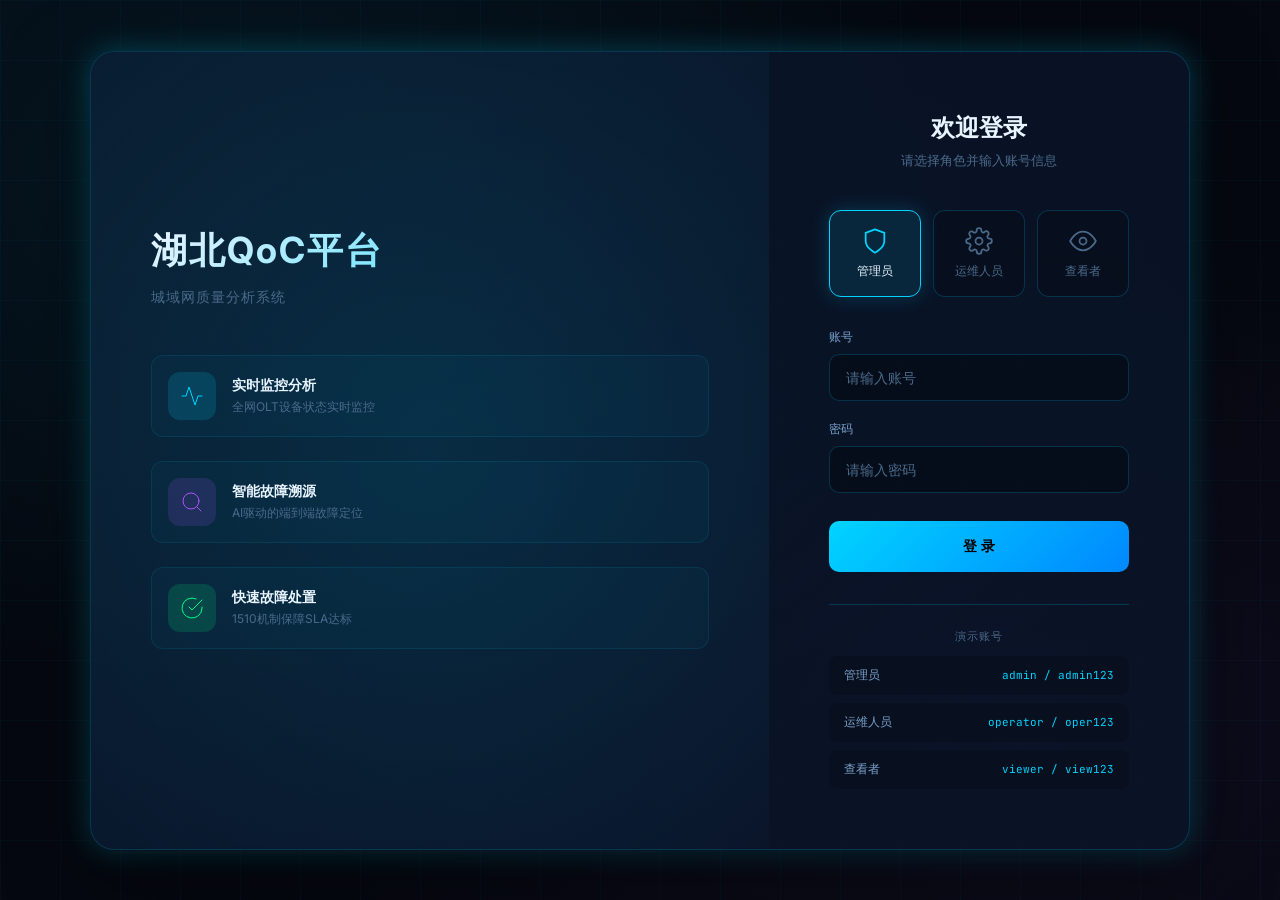
==== commit 62c4637c: "更新登录页面 login.html" ====
--- a/login.html
+++ b/login.html
@@ -3,25 +3,26 @@
 <head>
     <meta charset="UTF-8">
     <meta name="viewport" content="width=device-width, initial-scale=1.0">
-    <title>登录 - 湖北QoC平台</title>
+    <title>湖北QoC平台 - 系统登录</title>
     <link href="https://fonts.googleapis.com/css2?family=Inter:wght@400;500;600;700&family=JetBrains+Mono:wght@400;500&display=swap" rel="stylesheet">
     <style>
         :root {
             --bg-primary: #050810;
             --bg-secondary: #0a0f1a;
             --bg-tertiary: #0d1526;
-            --bg-card: rgba(10, 20, 40, 0.8);
-            --bg-card-hover: rgba(15, 30, 60, 0.9);
-            --border-color: rgba(0, 200, 255, 0.15);
+            --bg-card: rgba(10, 20, 40, 0.9);
+            --border-color: rgba(0, 200, 255, 0.2);
             --border-glow: rgba(0, 200, 255, 0.4);
             --text-primary: #e8f4ff;
             --text-secondary: #7aa2cc;
             --text-muted: #4a6a8a;
             --accent-cyan: #00d4ff;
             --accent-blue: #0088ff;
+            --accent-green: #00ff88;
             --accent-purple: #a855f7;
-            --accent-green: #00ff88;
-            --glow-cyan: 0 0 20px rgba(0, 212, 255, 0.3);
+            --accent-yellow: #ffd000;
+            --accent-red: #ff3366;
+            --glow-cyan: 0 0 30px rgba(0, 212, 255, 0.3);
         }
         * { margin: 0; padding: 0; box-sizing: border-box; }
         body {
@@ -30,394 +31,268 @@
             color: var(--text-primary);
             min-height: 100vh;
             display: flex;
+            align-items: center;
+            justify-content: center;
+            position: relative;
             overflow: hidden;
         }
-        .login-left {
-            flex: 1;
-            position: relative;
-            display: flex;
-            flex-direction: column;
-            justify-content: center;
-            padding: 60px;
-            overflow: hidden;
-        }
-        .login-left::before {
+        body::before {
             content: '';
             position: absolute;
             top: 0;
             left: 0;
             right: 0;
             bottom: 0;
-            background:
-                linear-gradient(90deg, rgba(0, 212, 255, 0.03) 1px, transparent 1px),
-                linear-gradient(rgba(0, 212, 255, 0.03) 1px, transparent 1px);
-            background-size: 50px 50px;
-            z-index: 0;
-        }
-        .login-left-content {
+            background: 
+                radial-gradient(ellipse at 20% 20%, rgba(0, 212, 255, 0.08) 0%, transparent 50%),
+                radial-gradient(ellipse at 80% 80%, rgba(168, 85, 247, 0.06) 0%, transparent 50%),
+                radial-gradient(ellipse at 50% 50%, rgba(0, 136, 255, 0.04) 0%, transparent 70%);
+            pointer-events: none;
+        }
+        .grid-bg {
+            position: absolute;
+            top: 0;
+            left: 0;
+            right: 0;
+            bottom: 0;
+            background-image: 
+                linear-gradient(rgba(0, 212, 255, 0.03) 1px, transparent 1px),
+                linear-gradient(90deg, rgba(0, 212, 255, 0.03) 1px, transparent 1px);
+            background-size: 60px 60px;
+            pointer-events: none;
+        }
+        .login-container {
+            width: 100%;
+            max-width: 1100px;
+            display: flex;
+            background: var(--bg-card);
+            border: 1px solid var(--border-color);
+            border-radius: 24px;
+            overflow: hidden;
+            box-shadow: 0 25px 80px rgba(0, 0, 0, 0.5), var(--glow-cyan);
             position: relative;
             z-index: 1;
-            max-width: 500px;
-        }
-        .brand {
-            margin-bottom: 60px;
-        }
-        .brand-logo {
-            display: flex;
-            align-items: center;
-            gap: 16px;
-            margin-bottom: 16px;
-        }
-        .brand-icon {
-            width: 56px;
-            height: 56px;
-            background: linear-gradient(135deg, var(--accent-cyan), var(--accent-blue));
-            border-radius: 16px;
-            display: flex;
-            align-items: center;
+        }
+        .login-left {
+            flex: 1;
+            padding: 60px;
+            background: linear-gradient(135deg, rgba(0, 212, 255, 0.05), rgba(0, 136, 255, 0.02));
+            display: flex;
+            flex-direction: column;
             justify-content: center;
-            box-shadow: var(--glow-cyan);
             position: relative;
-        }
-        .brand-icon::after {
+            overflow: hidden;
+        }
+        .login-left::before {
             content: '';
             position: absolute;
-            inset: -4px;
-            border-radius: 20px;
-            background: linear-gradient(135deg, var(--accent-cyan), var(--accent-blue));
-            opacity: 0.3;
-            filter: blur(15px);
-            z-index: -1;
-        }
-        .brand-icon svg {
-            width: 32px;
-            height: 32px;
-            stroke: #000;
-            stroke-width: 2;
-            fill: none;
+            top: -50%;
+            left: -50%;
+            width: 200%;
+            height: 200%;
+            background: radial-gradient(circle, rgba(0, 212, 255, 0.1) 0%, transparent 50%);
+            animation: pulse 8s ease-in-out infinite;
+        }
+        @keyframes pulse {
+            0%, 100% { transform: scale(1); opacity: 0.5; }
+            50% { transform: scale(1.1); opacity: 0.8; }
+        }
+        .brand {
+            position: relative;
+            z-index: 1;
         }
         .brand h1 {
-            font-size: 28px;
+            font-size: 36px;
             font-weight: 700;
             background: linear-gradient(135deg, var(--text-primary), var(--accent-cyan));
             -webkit-background-clip: text;
             -webkit-text-fill-color: transparent;
             background-clip: text;
+            margin-bottom: 12px;
+            letter-spacing: 2px;
+        }
+        .brand p {
+            font-size: 14px;
+            color: var(--text-muted);
             letter-spacing: 1px;
         }
-        .brand span {
-            font-size: 13px;
-            color: var(--text-muted);
-            letter-spacing: 3px;
-            text-transform: uppercase;
-        }
-        .hero-text h2 {
-            font-size: 42px;
-            font-weight: 700;
-            line-height: 1.2;
-            margin-bottom: 20px;
-            background: linear-gradient(135deg, var(--text-primary) 0%, var(--accent-cyan) 100%);
-            -webkit-background-clip: text;
-            -webkit-text-fill-color: transparent;
-            background-clip: text;
-        }
-        .hero-text p {
-            font-size: 16px;
-            color: var(--text-secondary);
-            line-height: 1.7;
-            max-width: 420px;
-        }
         .features {
-            display: flex;
-            gap: 32px;
             margin-top: 48px;
-        }
-        .feature {
+            position: relative;
+            z-index: 1;
+        }
+        .feature-item {
             display: flex;
             align-items: center;
-            gap: 12px;
+            gap: 16px;
+            margin-bottom: 24px;
+            padding: 16px;
+            background: rgba(0, 212, 255, 0.03);
+            border: 1px solid rgba(0, 212, 255, 0.1);
+            border-radius: 12px;
+            transition: all 0.3s;
+        }
+        .feature-item:hover {
+            background: rgba(0, 212, 255, 0.08);
+            border-color: rgba(0, 212, 255, 0.2);
+            transform: translateX(8px);
         }
         .feature-icon {
-            width: 40px;
-            height: 40px;
-            border-radius: 10px;
-            background: rgba(0, 212, 255, 0.1);
-            border: 1px solid var(--border-color);
+            width: 48px;
+            height: 48px;
+            border-radius: 12px;
             display: flex;
             align-items: center;
             justify-content: center;
-        }
+            flex-shrink: 0;
+        }
+        .feature-icon.cyan { background: rgba(0, 212, 255, 0.15); }
+        .feature-icon.purple { background: rgba(168, 85, 247, 0.15); }
+        .feature-icon.green { background: rgba(0, 255, 136, 0.15); }
         .feature-icon svg {
-            width: 20px;
-            height: 20px;
-            stroke: var(--accent-cyan);
-            stroke-width: 1.5;
-            fill: none;
-        }
-        .feature span {
-            font-size: 13px;
-            color: var(--text-secondary);
+            width: 24px;
+            height: 24px;
+        }
+        .feature-icon.cyan svg { stroke: var(--accent-cyan); }
+        .feature-icon.purple svg { stroke: var(--accent-purple); }
+        .feature-icon.green svg { stroke: var(--accent-green); }
+        .feature-text h3 {
+            font-size: 14px;
+            font-weight: 600;
+            color: var(--text-primary);
+            margin-bottom: 4px;
+        }
+        .feature-text p {
+            font-size: 12px;
+            color: var(--text-muted);
         }
         .login-right {
-            width: 520px;
-            display: flex;
-            align-items: center;
+            width: 420px;
+            padding: 60px;
+            display: flex;
+            flex-direction: column;
             justify-content: center;
-            padding: 60px;
-            position: relative;
-        }
-        .login-right::before {
-            content: '';
-            position: absolute;
-            top: 0;
-            left: 0;
-            width: 1px;
-            height: 100%;
-            background: linear-gradient(180deg, transparent, var(--accent-cyan), transparent);
-            opacity: 0.3;
-        }
-        .login-card {
-            width: 100%;
-            max-width: 400px;
         }
         .login-header {
             text-align: center;
             margin-bottom: 40px;
         }
-        .login-header h3 {
+        .login-header h2 {
             font-size: 24px;
-            font-weight: 600;
+            font-weight: 700;
+            color: var(--text-primary);
             margin-bottom: 8px;
         }
         .login-header p {
-            font-size: 14px;
+            font-size: 13px;
             color: var(--text-muted);
         }
         .role-selector {
             display: flex;
             gap: 12px;
             margin-bottom: 32px;
-            background: var(--bg-tertiary);
-            border-radius: 12px;
-            padding: 6px;
         }
         .role-option {
             flex: 1;
-            padding: 14px 16px;
-            border-radius: 10px;
-            border: none;
-            background: transparent;
-            color: var(--text-muted);
-            font-size: 13px;
-            font-weight: 500;
-            cursor: pointer;
-            transition: all 0.3s;
             display: flex;
             flex-direction: column;
             align-items: center;
             gap: 8px;
-            font-family: 'Inter', sans-serif;
+            padding: 16px;
+            background: rgba(0, 0, 0, 0.2);
+            border: 1px solid var(--border-color);
+            border-radius: 12px;
+            cursor: pointer;
+            transition: all 0.3s;
+        }
+        .role-option:hover {
+            background: rgba(0, 212, 255, 0.05);
+            border-color: rgba(0, 212, 255, 0.3);
+        }
+        .role-option.active {
+            background: rgba(0, 212, 255, 0.1);
+            border-color: var(--accent-cyan);
+            box-shadow: 0 0 20px rgba(0, 212, 255, 0.2);
         }
         .role-option svg {
-            width: 24px;
-            height: 24px;
+            width: 28px;
+            height: 28px;
+            stroke: var(--text-muted);
             stroke-width: 1.5;
-            fill: none;
-            opacity: 0.5;
-            transition: all 0.3s;
-        }
-        .role-option:hover {
-            color: var(--text-secondary);
-        }
-        .role-option:hover svg {
-            opacity: 0.8;
-        }
-        .role-option.active {
-            background: var(--bg-card);
-            color: var(--accent-cyan);
-            box-shadow: 0 4px 20px rgba(0, 0, 0, 0.3);
-        }
+            transition: all 0.3s;
+        }
+        .role-option:hover svg,
         .role-option.active svg {
-            opacity: 1;
-            filter: drop-shadow(0 0 6px currentColor);
+            stroke: var(--accent-cyan);
+        }
+        .role-option span {
+            font-size: 12px;
+            color: var(--text-muted);
+            transition: all 0.3s;
+        }
+        .role-option:hover span,
+        .role-option.active span {
+            color: var(--text-primary);
         }
         .form-group {
-            margin-bottom: 24px;
+            margin-bottom: 20px;
         }
         .form-label {
             display: block;
             font-size: 12px;
             font-weight: 500;
-            color: var(--text-muted);
-            text-transform: uppercase;
-            letter-spacing: 1px;
-            margin-bottom: 10px;
-        }
-        .input-wrapper {
-            position: relative;
-        }
-        .input-wrapper svg {
-            position: absolute;
-            left: 16px;
-            top: 50%;
-            transform: translateY(-50%);
-            width: 20px;
-            height: 20px;
-            stroke: var(--text-muted);
-            stroke-width: 1.5;
-            fill: none;
-            transition: stroke 0.3s;
+            color: var(--text-secondary);
+            margin-bottom: 8px;
         }
         .form-input {
             width: 100%;
-            padding: 16px 16px 16px 50px;
-            background: var(--bg-card);
-            border: 1px solid var(--border-color);
-            border-radius: 12px;
-            color: var(--text-primary);
+            padding: 14px 16px;
             font-size: 14px;
             font-family: 'Inter', sans-serif;
+            color: var(--text-primary);
+            background: rgba(0, 0, 0, 0.3);
+            border: 1px solid var(--border-color);
+            border-radius: 10px;
             outline: none;
             transition: all 0.3s;
-        }
-        .form-input::placeholder {
-            color: var(--text-muted);
         }
         .form-input:focus {
             border-color: var(--accent-cyan);
-            box-shadow: var(--glow-cyan), inset 0 0 30px rgba(0, 212, 255, 0.03);
-            background: var(--bg-card-hover);
-        }
-        .form-input:focus + svg {
-            stroke: var(--accent-cyan);
-        }
-        .password-toggle {
-            position: absolute;
-            right: 16px;
-            top: 50%;
-            transform: translateY(-50%);
-            background: none;
-            border: none;
-            cursor: pointer;
-            padding: 4px;
-        }
-        .password-toggle svg {
-            position: static;
-            transform: none;
-            width: 20px;
-            height: 20px;
-            stroke: var(--text-muted);
-            stroke-width: 1.5;
-            fill: none;
-            transition: stroke 0.3s;
-        }
-        .password-toggle:hover svg {
-            stroke: var(--text-secondary);
-        }
-        .form-options {
-            display: flex;
-            justify-content: space-between;
-            align-items: center;
-            margin-bottom: 28px;
-        }
-        .remember-me {
-            display: flex;
-            align-items: center;
-            gap: 10px;
-            cursor: pointer;
-        }
-        .remember-me input {
-            display: none;
-        }
-        .checkbox-custom {
-            width: 20px;
-            height: 20px;
-            border: 1px solid var(--border-color);
-            border-radius: 6px;
-            background: var(--bg-card);
-            display: flex;
-            align-items: center;
-            justify-content: center;
-            transition: all 0.3s;
-        }
-        .checkbox-custom svg {
-            width: 14px;
-            height: 14px;
-            stroke: var(--accent-cyan);
-            stroke-width: 3;
-            fill: none;
-            opacity: 0;
-            transform: scale(0.5);
-            transition: all 0.3s;
-        }
-        .remember-me input:checked + .checkbox-custom {
-            background: rgba(0, 212, 255, 0.15);
-            border-color: var(--accent-cyan);
-        }
-        .remember-me input:checked + .checkbox-custom svg {
-            opacity: 1;
-            transform: scale(1);
-        }
-        .remember-me span {
-            font-size: 13px;
-            color: var(--text-muted);
-        }
-        .forgot-link {
-            font-size: 13px;
-            color: var(--accent-cyan);
-            text-decoration: none;
-            transition: opacity 0.3s;
-        }
-        .forgot-link:hover {
-            opacity: 0.8;
-        }
-        .login-btn {
+            box-shadow: 0 0 0 3px rgba(0, 212, 255, 0.1);
+        }
+        .form-input::placeholder {
+            color: var(--text-muted);
+        }
+        .btn-login {
             width: 100%;
             padding: 16px;
+            font-size: 14px;
+            font-weight: 600;
+            font-family: 'Inter', sans-serif;
+            color: #000;
             background: linear-gradient(135deg, var(--accent-cyan), var(--accent-blue));
             border: none;
-            border-radius: 12px;
-            color: #e5faff;
-            font-size: 15px;
-            font-weight: 700;
+            border-radius: 10px;
             cursor: pointer;
             transition: all 0.3s;
-            position: relative;
-            overflow: hidden;
-            font-family: 'Inter', sans-serif;
-            letter-spacing: 0.5px;
-        }
-        .login-btn::before {
-            content: '';
-            position: absolute;
-            top: 0;
-            left: -100%;
-            width: 100%;
-            height: 100%;
-            background: linear-gradient(90deg, transparent, rgba(255, 255, 255, 0.3), transparent);
-            transition: left 0.5s;
-        }
-        .login-btn:hover {
-            box-shadow: 0 0 40px rgba(0, 212, 255, 0.5);
+            margin-top: 8px;
+        }
+        .btn-login:hover {
             transform: translateY(-2px);
-        }
-        .login-btn:hover::before {
-            left: 100%;
-        }
-        .login-btn:active {
-            transform: translateY(0);
+            box-shadow: 0 10px 30px rgba(0, 212, 255, 0.3);
         }
         .demo-accounts {
-            margin-top: 24px;
+            margin-top: 32px;
             padding-top: 24px;
             border-top: 1px solid var(--border-color);
         }
-        .demo-accounts p {
+        .demo-accounts > p {
             font-size: 11px;
             color: var(--text-muted);
             text-transform: uppercase;
             letter-spacing: 1px;
             margin-bottom: 12px;
+            text-align: center;
         }
         .demo-list {
             display: flex;
@@ -429,147 +304,95 @@
             justify-content: space-between;
             align-items: center;
             padding: 10px 14px;
-            background: rgba(0, 212, 255, 0.03);
+            background: rgba(0, 0, 0, 0.2);
+            border: 1px solid transparent;
             border-radius: 8px;
             cursor: pointer;
-            transition: all 0.3s;
+            transition: all 0.2s;
         }
         .demo-item:hover {
-            background: rgba(0, 212, 255, 0.08);
-            transform: translateX(4px);
+            background: rgba(0, 212, 255, 0.05);
+            border-color: rgba(0, 212, 255, 0.2);
         }
         .demo-role {
-            font-size: 13px;
+            font-size: 12px;
             font-weight: 500;
-            color: var(--text-primary);
+            color: var(--text-secondary);
         }
         .demo-account {
-            font-size: 12px;
-            color: var(--text-muted);
+            font-size: 11px;
             font-family: 'JetBrains Mono', monospace;
-        }
-        @keyframes float {
-            0%, 100% { transform: translateY(0); }
-            50% { transform: translateY(-10px); }
-        }
-        @keyframes pulse-glow {
-            0%, 100% { box-shadow: var(--glow-cyan); }
-            50% { box-shadow: 0 0 40px rgba(0, 212, 255, 0.5); }
-        }
-        .brand-icon {
-            animation: float 4s ease-in-out infinite, pulse-glow 3s ease-in-out infinite;
-        }
-        @keyframes fadeInUp {
-            from {
-                opacity: 0;
-                transform: translateY(20px);
-            }
-            to {
-                opacity: 1;
-                transform: translateY(0);
-            }
-        }
-        .login-card {
-            animation: fadeInUp 0.6s ease-out;
-        }
-        .login-left-content {
-            animation: fadeInUp 0.8s ease-out;
-        }
-        ::-webkit-scrollbar { width: 6px; }
-        ::-webkit-scrollbar-track { background: var(--bg-primary); }
-        ::-webkit-scrollbar-thumb { background: var(--border-color); border-radius: 3px; }
-        ::-webkit-scrollbar-thumb:hover { background: var(--accent-cyan); }
+            color: var(--accent-cyan);
+        }
     </style>
 </head>
 <body>
-    <div class="login-left">
-        <div class="login-left-content">
+    <div class="grid-bg"></div>
+    <div class="login-container">
+        <div class="login-left">
             <div class="brand">
-                <div class="brand-logo">
-                    <div class="brand-icon">
-                        <svg viewBox="0 0 24 24"><path d="M12 2L2 7l10 5 10-5-10-5z"/><path d="M2 17l10 5 10-5"/><path d="M2 12l10 5 10-5"/></svg>
-                    </div>
-                    <div>
-                        <h1>HUBEI QoC</h1>
-                        <span>城域网质量分析系统</span>
-                    </div>
-                </div>
-            </div>
-            <div class="hero-text">
-                <h2>智能化网络质量分析与优化平台</h2>
-                <p>整合多维度数据源，实现城域网质量实时监控、智能诊断与自动化优化，提升运维效率与用户满意度。</p>
+                <h1>湖北QoC平台</h1>
+                <p>城域网质量分析系统</p>
             </div>
             <div class="features">
-                <div class="feature">
-                    <div class="feature-icon">
-                        <svg viewBox="0 0 24 24"><path d="M22 12h-4l-3 9L9 3l-3 9H2"/></svg>
-                    </div>
-                    <span>实时监控</span>
-                </div>
-                <div class="feature">
-                    <div class="feature-icon">
-                        <svg viewBox="0 0 24 24"><circle cx="11" cy="11" r="8"/><line x1="21" y1="21" x2="16.65" y2="16.65"/></svg>
-                    </div>
-                    <span>智能诊断</span>
-                </div>
-                <div class="feature">
-                    <div class="feature-icon">
-                        <svg viewBox="0 0 24 24"><polygon points="13 2 3 14 12 14 11 22 21 10 12 10 13 2"/></svg>
-                    </div>
-                    <span>快速处置</span>
+                <div class="feature-item">
+                    <div class="feature-icon cyan">
+                        <svg viewBox="0 0 24 24" fill="none" stroke="currentColor" stroke-linecap="round" stroke-linejoin="round"><path d="M22 12h-4l-3 9L9 3l-3 9H2"/></svg>
+                    </div>
+                    <div class="feature-text">
+                        <h3>实时监控分析</h3>
+                        <p>全网OLT设备状态实时监控</p>
+                    </div>
+                </div>
+                <div class="feature-item">
+                    <div class="feature-icon purple">
+                        <svg viewBox="0 0 24 24" fill="none" stroke="currentColor" stroke-linecap="round" stroke-linejoin="round"><circle cx="11" cy="11" r="8"/><line x1="21" y1="21" x2="16.65" y2="16.65"/></svg>
+                    </div>
+                    <div class="feature-text">
+                        <h3>智能故障溯源</h3>
+                        <p>AI驱动的端到端故障定位</p>
+                    </div>
+                </div>
+                <div class="feature-item">
+                    <div class="feature-icon green">
+                        <svg viewBox="0 0 24 24" fill="none" stroke="currentColor" stroke-linecap="round" stroke-linejoin="round"><path d="M22 11.08V12a10 10 0 11-5.93-9.14"/><polyline points="22 4 12 14.01 9 11.01"/></svg>
+                    </div>
+                    <div class="feature-text">
+                        <h3>快速故障处置</h3>
+                        <p>1510机制保障SLA达标</p>
+                    </div>
                 </div>
             </div>
         </div>
-    </div>
-    <div class="login-right">
-        <div class="login-card">
+        <div class="login-right">
             <div class="login-header">
-                <h3>欢迎回来</h3>
-                <p>请选择您的角色并登录系统</p>
+                <h2>欢迎登录</h2>
+                <p>请选择角色并输入账号信息</p>
             </div>
             <div class="role-selector">
-                <button class="role-option active" data-role="admin">
-                    <svg viewBox="0 0 24 24" fill="none" stroke="currentColor" stroke-width="1.5" stroke-linecap="round" stroke-linejoin="round"><path d="M12 22s8-4 8-10V5l-8-3-8 3v7c0 6 8 10 8 10z"/></svg>
+                <button class="role-option active" data-role="admin" onclick="selectRole('admin')">
+                    <svg viewBox="0 0 24 24" fill="none" stroke="currentColor" stroke-linecap="round" stroke-linejoin="round"><path d="M12 22s8-4 8-10V5l-8-3-8 3v7c0 6 8 10 8 10z"/></svg>
                     <span>管理员</span>
                 </button>
-                <button class="role-option" data-role="operator">
-                    <svg viewBox="0 0 24 24" fill="none" stroke="currentColor" stroke-width="1.5" stroke-linecap="round" stroke-linejoin="round"><circle cx="12" cy="12" r="3"/><path d="M19.4 15a1.65 1.65 0 00.33 1.82l.06.06a2 2 0 010 2.83 2 2 0 01-2.83 0l-.06-.06a1.65 1.65 0 00-1.82-.33 1.65 1.65 0 00-1 1.51V21a2 2 0 01-2 2 2 2 0 01-2-2v-.09A1.65 1.65 0 009 19.4a1.65 1.65 0 00-1.82.33l-.06.06a2 2 0 01-2.83 0 2 2 0 010-2.83l.06-.06a1.65 1.65 0 00.33-1.82 1.65 1.65 0 00-1.51-1H3a2 2 0 01-2-2 2 2 0 012-2h.09A1.65 1.65 0 004.6 9a1.65 1.65 0 00-.33-1.82l-.06-.06a2 2 0 010-2.83 2 2 0 012.83 0l.06.06a1.65 1.65 0 001.82.33H9a1.65 1.65 0 001-1.51V3a2 2 0 012-2 2 2 0 012 2v.09a1.65 1.65 0 001 1.51 1.65 1.65 0 001.82-.33l.06-.06a2 2 0 012.83 0 2 2 0 010 2.83l-.06.06a1.65 1.65 0 00-.33 1.82V9a1.65 1.65 0 001.51 1H21a2 2 0 012 2 2 2 0 01-2 2h-.09a1.65 1.65 0 00-1.51 1z"/></svg>
+                <button class="role-option" data-role="operator" onclick="selectRole('operator')">
+                    <svg viewBox="0 0 24 24" fill="none" stroke="currentColor" stroke-linecap="round" stroke-linejoin="round"><circle cx="12" cy="12" r="3"/><path d="M19.4 15a1.65 1.65 0 00.33 1.82l.06.06a2 2 0 010 2.83 2 2 0 01-2.83 0l-.06-.06a1.65 1.65 0 00-1.82-.33 1.65 1.65 0 00-1 1.51V21a2 2 0 01-2 2 2 2 0 01-2-2v-.09A1.65 1.65 0 009 19.4a1.65 1.65 0 00-1.82.33l-.06.06a2 2 0 01-2.83 0 2 2 0 010-2.83l.06-.06a1.65 1.65 0 00.33-1.82 1.65 1.65 0 00-1.51-1H3a2 2 0 01-2-2 2 2 0 012-2h.09A1.65 1.65 0 004.6 9a1.65 1.65 0 00-.33-1.82l-.06-.06a2 2 0 010-2.83 2 2 0 012.83 0l.06.06a1.65 1.65 0 001.82.33H9a1.65 1.65 0 001-1.51V3a2 2 0 012-2 2 2 0 012 2v.09a1.65 1.65 0 001 1.51 1.65 1.65 0 001.82-.33l.06-.06a2 2 0 012.83 0 2 2 0 010 2.83l-.06.06a1.65 1.65 0 00-.33 1.82V9a1.65 1.65 0 001.51 1H21a2 2 0 012 2 2 2 0 01-2 2h-.09a1.65 1.65 0 00-1.51 1z"/></svg>
                     <span>运维人员</span>
                 </button>
-                <button class="role-option" data-role="viewer">
-                    <svg viewBox="0 0 24 24" fill="none" stroke="currentColor" stroke-width="1.5" stroke-linecap="round" stroke-linejoin="round"><path d="M1 12s4-8 11-8 11 8 11 8-4 8-11 8-11-8-11-8z"/><circle cx="12" cy="12" r="3"/></svg>
+                <button class="role-option" data-role="viewer" onclick="selectRole('viewer')">
+                    <svg viewBox="0 0 24 24" fill="none" stroke="currentColor" stroke-linecap="round" stroke-linejoin="round"><path d="M1 12s4-8 11-8 11 8 11 8-4 8-11 8-11-8-11-8z"/><circle cx="12" cy="12" r="3"/></svg>
                     <span>查看者</span>
                 </button>
             </div>
-            <form id="loginForm">
+            <form id="loginForm" onsubmit="handleLogin(event)">
                 <div class="form-group">
-                    <label class="form-label">用户名</label>
-                    <div class="input-wrapper">
-                        <input type="text" class="form-input" id="username" placeholder="请输入用户名">
-                        <svg viewBox="0 0 24 24"><path d="M20 21v-2a4 4 0 00-4-4H8a4 4 0 00-4 4v2"/><circle cx="12" cy="7" r="4"/></svg>
-                    </div>
+                    <label class="form-label">账号</label>
+                    <input type="text" id="username" class="form-input" placeholder="请输入账号" required>
                 </div>
                 <div class="form-group">
                     <label class="form-label">密码</label>
-                    <div class="input-wrapper">
-                        <input type="password" class="form-input" id="password" placeholder="请输入密码">
-                        <svg viewBox="0 0 24 24"><rect x="3" y="11" width="18" height="11" rx="2" ry="2"/><path d="M7 11V7a5 5 0 0110 0v4"/></svg>
-                        <button type="button" class="password-toggle" onclick="togglePassword()">
-                            <svg id="eyeIcon" viewBox="0 0 24 24"><path d="M1 12s4-8 11-8 11 8 11 8-4 8-11 8-11-8-11-8z"/><circle cx="12" cy="12" r="3"/></svg>
-                        </button>
-                    </div>
-                </div>
-                <div class="form-options">
-                    <label class="remember-me">
-                        <input type="checkbox" id="remember">
-                        <div class="checkbox-custom">
-                            <svg viewBox="0 0 24 24"><polyline points="20 6 9 17 4 12"/></svg>
-                        </div>
-                        <span>记住我</span>
-                    </label>
-                    <a href="#" class="forgot-link">忘记密码？</a>
-                </div>
-                <button type="submit" class="login-btn">登 录</button>
+                    <input type="password" id="password" class="form-input" placeholder="请输入密码" required>
+                </div>
+                <button type="submit" class="btn-login">登 录</button>
             </form>
             <div class="demo-accounts">
                 <p>演示账号</p>
@@ -591,55 +414,35 @@
         </div>
     </div>
     <script>
-        function togglePassword() {
-            const passwordInput = document.getElementById('password');
-            const eyeIcon = document.getElementById('eyeIcon');
-            if (passwordInput.type === 'password') {
-                passwordInput.type = 'text';
-                eyeIcon.innerHTML = '<path d="M17.94 17.94A10.07 10.07 0 0112 20c-7 0-11-8-11-8a18.45 18.45 0 015.06-5.94M9.9 4.24A9.12 9.12 0 0112 4c7 0 11 8 11 8a18.5 18.5 0 01-2.16 3.19m-6.72-1.07a3 3 0 11-4.24-4.24"/><line x1="1" y1="1" x2="23" y2="23"/>';
-            } else {
-                passwordInput.type = 'password';
-                eyeIcon.innerHTML = '<path d="M1 12s4-8 11-8 11 8 11 8-4 8-11 8-11-8-11-8z"/><circle cx="12" cy="12" r="3"/>';
-            }
-        }
+        let selectedRole = 'admin';
+
+        function selectRole(role) {
+            selectedRole = role;
+            document.querySelectorAll('.role-option').forEach(opt => {
+                opt.classList.remove('active');
+            });
+            document.querySelector(`[data-role="${role}"]`).classList.add('active');
+        }
+
         function fillDemo(role) {
-            const roleOptions = document.querySelectorAll('.role-option');
-            roleOptions.forEach(opt => opt.classList.remove('active'));
-            document.querySelector(`[data-role="${role}"]`).classList.add('active');
+            selectRole(role);
             document.getElementById('username').value = role === 'admin' ? 'admin' : role === 'operator' ? 'operator' : 'viewer';
             document.getElementById('password').value = role === 'admin' ? 'admin123' : role === 'operator' ? 'oper123' : 'view123';
         }
-        document.getElementById('loginForm').addEventListener('submit', (e) => {
+
+        function handleLogin(e) {
             e.preventDefault();
             const username = document.getElementById('username').value;
             const password = document.getElementById('password').value;
-            const demoAccounts = {
-                admin: { username: 'admin', password: 'admin123' },
-                operator: { username: 'operator', password: 'oper123' },
-                viewer: { username: 'viewer', password: 'view123' }
-            };
-            const activeRole = document.querySelector('.role-option.active').dataset.role;
-            if (username === demoAccounts[activeRole].username && password === demoAccounts[activeRole].password) {
-                const roleNames = { admin: '管理员', operator: '运维人员', viewer: '查看者' };
-                const roleTitles = { admin: '系统管理员', operator: '运维工程师', viewer: '数据查看者' };
-                localStorage.setItem('qoc_user', JSON.stringify({
-                    role: activeRole,
-                    name: roleNames[activeRole],
-                    title: roleTitles[activeRole],
-                    avatar: roleNames[activeRole].charAt(0)
-                }));
+            
+            if ((selectedRole === 'admin' && username === 'admin' && password === 'admin123') ||
+                (selectedRole === 'operator' && username === 'operator' && password === 'oper123') ||
+                (selectedRole === 'viewer' && username === 'viewer' && password === 'view123')) {
                 window.location.href = 'index.html';
             } else {
-                alert('用户名或密码错误');
+                alert('账号或密码错误');
             }
-        });
-        const roleOptions = document.querySelectorAll('.role-option');
-        roleOptions.forEach(option => {
-            option.addEventListener('click', () => {
-                roleOptions.forEach(opt => opt.classList.remove('active'));
-                option.classList.add('active');
-            });
-        });
+        }
     </script>
 </body>
 </html>
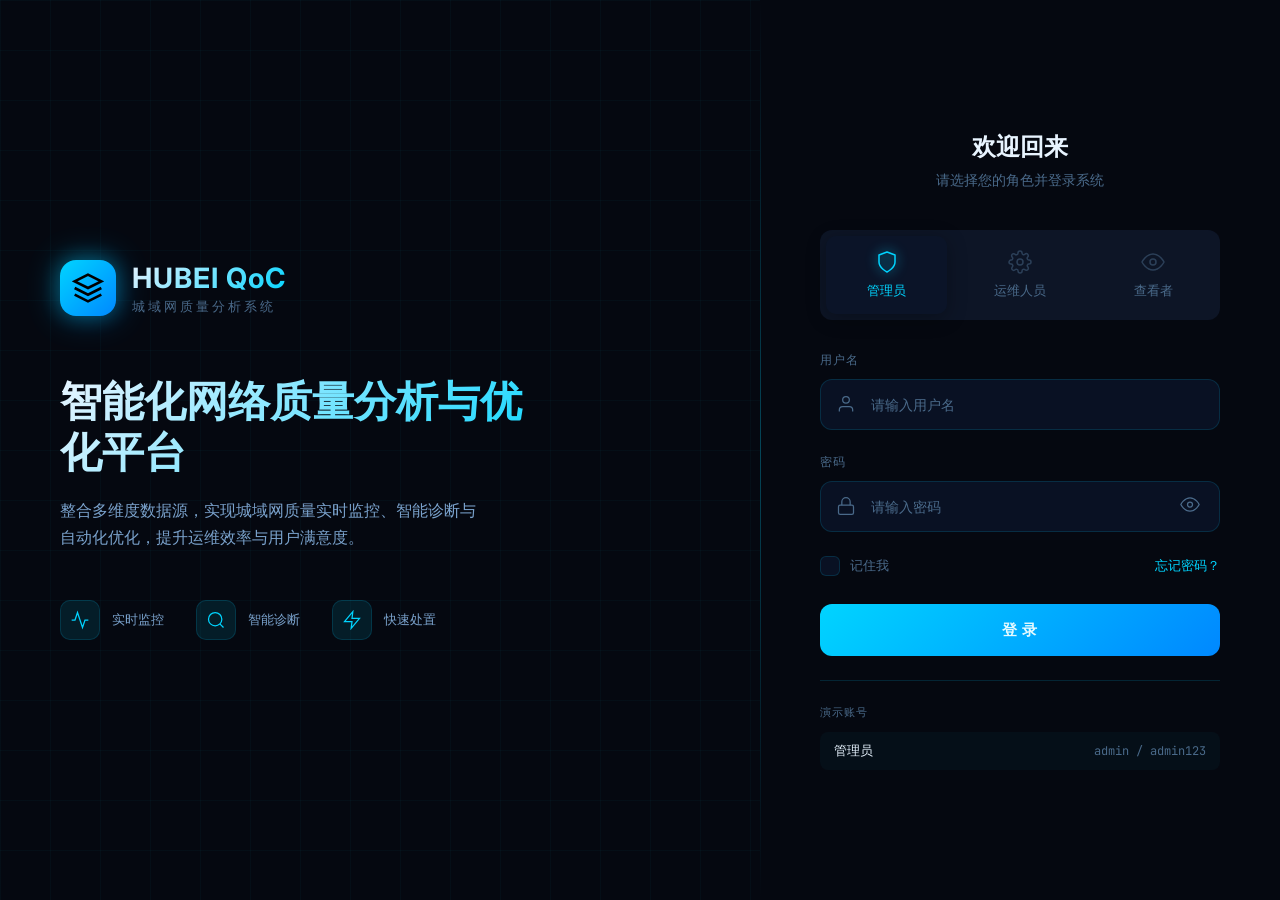
==== commit 8d28cc53: "更新login.html - 完善登录页角色图标和样式" ====
--- a/login.html
+++ b/login.html
@@ -3,397 +3,660 @@
 <head>
     <meta charset="UTF-8">
     <meta name="viewport" content="width=device-width, initial-scale=1.0">
-    <title>湖北QoC平台 - 系统登录</title>
+    <title>登录 - 湖北QoC平台</title>
     <link href="https://fonts.googleapis.com/css2?family=Inter:wght@400;500;600;700&family=JetBrains+Mono:wght@400;500&display=swap" rel="stylesheet">
     <style>
         :root {
             --bg-primary: #050810;
             --bg-secondary: #0a0f1a;
             --bg-tertiary: #0d1526;
-            --bg-card: rgba(10, 20, 40, 0.9);
-            --border-color: rgba(0, 200, 255, 0.2);
+            --bg-card: rgba(10, 20, 40, 0.8);
+            --bg-card-hover: rgba(15, 30, 60, 0.9);
+            --border-color: rgba(0, 200, 255, 0.15);
             --border-glow: rgba(0, 200, 255, 0.4);
             --text-primary: #e8f4ff;
             --text-secondary: #7aa2cc;
             --text-muted: #4a6a8a;
             --accent-cyan: #00d4ff;
             --accent-blue: #0088ff;
+            --accent-purple: #a855f7;
             --accent-green: #00ff88;
-            --accent-purple: #a855f7;
-            --accent-yellow: #ffd000;
-            --accent-red: #ff3366;
-            --glow-cyan: 0 0 30px rgba(0, 212, 255, 0.3);
-        }
-        * { margin: 0; padding: 0; box-sizing: border-box; }
+            --glow-cyan: 0 0 20px rgba(0, 212, 255, 0.3);
+        }
+
+        * {
+            margin: 0;
+            padding: 0;
+            box-sizing: border-box;
+        }
+
         body {
             font-family: 'Inter', -apple-system, BlinkMacSystemFont, sans-serif;
             background: var(--bg-primary);
             color: var(--text-primary);
             min-height: 100vh;
             display: flex;
-            align-items: center;
+            overflow: hidden;
+        }
+
+        .login-left {
+            flex: 1;
+            position: relative;
+            display: flex;
+            flex-direction: column;
             justify-content: center;
-            position: relative;
+            padding: 60px;
             overflow: hidden;
         }
-        body::before {
+
+        .login-left::before {
             content: '';
             position: absolute;
             top: 0;
             left: 0;
             right: 0;
             bottom: 0;
-            background: 
-                radial-gradient(ellipse at 20% 20%, rgba(0, 212, 255, 0.08) 0%, transparent 50%),
-                radial-gradient(ellipse at 80% 80%, rgba(168, 85, 247, 0.06) 0%, transparent 50%),
-                radial-gradient(ellipse at 50% 50%, rgba(0, 136, 255, 0.04) 0%, transparent 70%);
-            pointer-events: none;
-        }
-        .grid-bg {
-            position: absolute;
-            top: 0;
-            left: 0;
-            right: 0;
-            bottom: 0;
-            background-image: 
-                linear-gradient(rgba(0, 212, 255, 0.03) 1px, transparent 1px),
-                linear-gradient(90deg, rgba(0, 212, 255, 0.03) 1px, transparent 1px);
-            background-size: 60px 60px;
-            pointer-events: none;
-        }
-        .login-container {
-            width: 100%;
-            max-width: 1100px;
-            display: flex;
-            background: var(--bg-card);
-            border: 1px solid var(--border-color);
-            border-radius: 24px;
-            overflow: hidden;
-            box-shadow: 0 25px 80px rgba(0, 0, 0, 0.5), var(--glow-cyan);
+            background:
+                linear-gradient(90deg, rgba(0, 212, 255, 0.03) 1px, transparent 1px),
+                linear-gradient(rgba(0, 212, 255, 0.03) 1px, transparent 1px);
+            background-size: 50px 50px;
+            z-index: 0;
+        }
+
+        .login-left-content {
             position: relative;
             z-index: 1;
-        }
-        .login-left {
-            flex: 1;
-            padding: 60px;
-            background: linear-gradient(135deg, rgba(0, 212, 255, 0.05), rgba(0, 136, 255, 0.02));
-            display: flex;
-            flex-direction: column;
+            max-width: 500px;
+        }
+
+        .brand {
+            margin-bottom: 60px;
+        }
+
+        .brand-logo {
+            display: flex;
+            align-items: center;
+            gap: 16px;
+            margin-bottom: 16px;
+        }
+
+        .brand-icon {
+            width: 56px;
+            height: 56px;
+            background: linear-gradient(135deg, var(--accent-cyan), var(--accent-blue));
+            border-radius: 16px;
+            display: flex;
+            align-items: center;
             justify-content: center;
+            box-shadow: var(--glow-cyan);
             position: relative;
-            overflow: hidden;
-        }
-        .login-left::before {
+        }
+
+        .brand-icon::after {
             content: '';
             position: absolute;
-            top: -50%;
-            left: -50%;
-            width: 200%;
-            height: 200%;
-            background: radial-gradient(circle, rgba(0, 212, 255, 0.1) 0%, transparent 50%);
-            animation: pulse 8s ease-in-out infinite;
-        }
-        @keyframes pulse {
-            0%, 100% { transform: scale(1); opacity: 0.5; }
-            50% { transform: scale(1.1); opacity: 0.8; }
-        }
-        .brand {
-            position: relative;
-            z-index: 1;
-        }
+            inset: -4px;
+            border-radius: 20px;
+            background: linear-gradient(135deg, var(--accent-cyan), var(--accent-blue));
+            opacity: 0.3;
+            filter: blur(15px);
+            z-index: -1;
+        }
+
+        .brand-icon svg {
+            width: 32px;
+            height: 32px;
+            stroke: #000;
+            stroke-width: 2;
+            fill: none;
+        }
+
         .brand h1 {
-            font-size: 36px;
+            font-size: 28px;
             font-weight: 700;
             background: linear-gradient(135deg, var(--text-primary), var(--accent-cyan));
             -webkit-background-clip: text;
             -webkit-text-fill-color: transparent;
             background-clip: text;
-            margin-bottom: 12px;
-            letter-spacing: 2px;
-        }
-        .brand p {
-            font-size: 14px;
+            letter-spacing: 1px;
+        }
+
+        .brand span {
+            font-size: 13px;
             color: var(--text-muted);
-            letter-spacing: 1px;
-        }
+            letter-spacing: 3px;
+            text-transform: uppercase;
+        }
+
+        .hero-text h2 {
+            font-size: 42px;
+            font-weight: 700;
+            line-height: 1.2;
+            margin-bottom: 20px;
+            background: linear-gradient(135deg, var(--text-primary) 0%, var(--accent-cyan) 100%);
+            -webkit-background-clip: text;
+            -webkit-text-fill-color: transparent;
+            background-clip: text;
+        }
+
+        .hero-text p {
+            font-size: 16px;
+            color: var(--text-secondary);
+            line-height: 1.7;
+            max-width: 420px;
+        }
+
         .features {
+            display: flex;
+            gap: 32px;
             margin-top: 48px;
+        }
+
+        .feature {
+            display: flex;
+            align-items: center;
+            gap: 12px;
+        }
+
+        .feature-icon {
+            width: 40px;
+            height: 40px;
+            border-radius: 10px;
+            background: rgba(0, 212, 255, 0.1);
+            border: 1px solid var(--border-color);
+            display: flex;
+            align-items: center;
+            justify-content: center;
+        }
+
+        .feature-icon svg {
+            width: 20px;
+            height: 20px;
+            stroke: var(--accent-cyan);
+            stroke-width: 1.5;
+            fill: none;
+        }
+
+        .feature span {
+            font-size: 13px;
+            color: var(--text-secondary);
+        }
+
+        .login-right {
+            width: 520px;
+            display: flex;
+            align-items: center;
+            justify-content: center;
+            padding: 60px;
             position: relative;
-            z-index: 1;
-        }
-        .feature-item {
-            display: flex;
-            align-items: center;
-            gap: 16px;
-            margin-bottom: 24px;
-            padding: 16px;
-            background: rgba(0, 212, 255, 0.03);
-            border: 1px solid rgba(0, 212, 255, 0.1);
-            border-radius: 12px;
-            transition: all 0.3s;
-        }
-        .feature-item:hover {
-            background: rgba(0, 212, 255, 0.08);
-            border-color: rgba(0, 212, 255, 0.2);
-            transform: translateX(8px);
-        }
-        .feature-icon {
-            width: 48px;
-            height: 48px;
-            border-radius: 12px;
-            display: flex;
-            align-items: center;
-            justify-content: center;
-            flex-shrink: 0;
-        }
-        .feature-icon.cyan { background: rgba(0, 212, 255, 0.15); }
-        .feature-icon.purple { background: rgba(168, 85, 247, 0.15); }
-        .feature-icon.green { background: rgba(0, 255, 136, 0.15); }
-        .feature-icon svg {
-            width: 24px;
-            height: 24px;
-        }
-        .feature-icon.cyan svg { stroke: var(--accent-cyan); }
-        .feature-icon.purple svg { stroke: var(--accent-purple); }
-        .feature-icon.green svg { stroke: var(--accent-green); }
-        .feature-text h3 {
-            font-size: 14px;
-            font-weight: 600;
-            color: var(--text-primary);
-            margin-bottom: 4px;
-        }
-        .feature-text p {
-            font-size: 12px;
-            color: var(--text-muted);
-        }
-        .login-right {
-            width: 420px;
-            padding: 60px;
-            display: flex;
-            flex-direction: column;
-            justify-content: center;
-        }
+        }
+
+        .login-right::before {
+            content: '';
+            position: absolute;
+            top: 0;
+            left: 0;
+            width: 1px;
+            height: 100%;
+            background: linear-gradient(180deg, transparent, var(--accent-cyan), transparent);
+            opacity: 0.3;
+        }
+
+        .login-card {
+            width: 100%;
+            max-width: 400px;
+        }
+
         .login-header {
             text-align: center;
             margin-bottom: 40px;
         }
-        .login-header h2 {
+
+        .login-header h3 {
             font-size: 24px;
-            font-weight: 700;
-            color: var(--text-primary);
+            font-weight: 600;
             margin-bottom: 8px;
         }
+
         .login-header p {
-            font-size: 13px;
+            font-size: 14px;
             color: var(--text-muted);
         }
+
         .role-selector {
             display: flex;
             gap: 12px;
             margin-bottom: 32px;
-        }
+            background: var(--bg-tertiary);
+            border-radius: 12px;
+            padding: 6px;
+        }
+
         .role-option {
             flex: 1;
-            display: flex;
-            flex-direction: column;
-            align-items: center;
-            gap: 8px;
-            padding: 16px;
-            background: rgba(0, 0, 0, 0.2);
-            border: 1px solid var(--border-color);
-            border-radius: 12px;
+            padding: 14px 16px;
+            border-radius: 10px;
+            border: none;
+            background: transparent;
+            color: var(--text-muted);
+            font-size: 13px;
+            font-weight: 500;
             cursor: pointer;
             transition: all 0.3s;
-        }
+            display: flex;
+            flex-direction: column;
+            align-items: center;
+            gap: 8px;
+            font-family: 'Inter', sans-serif;
+        }
+
+        .role-option svg {
+            width: 24px;
+            height: 24px;
+            stroke-width: 1.5;
+            fill: none;
+            opacity: 0.5;
+            transition: all 0.3s;
+        }
+
         .role-option:hover {
-            background: rgba(0, 212, 255, 0.05);
-            border-color: rgba(0, 212, 255, 0.3);
-        }
+            color: var(--text-secondary);
+        }
+
+        .role-option:hover svg {
+            opacity: 0.8;
+        }
+
         .role-option.active {
-            background: rgba(0, 212, 255, 0.1);
-            border-color: var(--accent-cyan);
-            box-shadow: 0 0 20px rgba(0, 212, 255, 0.2);
-        }
-        .role-option svg {
-            width: 28px;
-            height: 28px;
-            stroke: var(--text-muted);
-            stroke-width: 1.5;
-            transition: all 0.3s;
-        }
-        .role-option:hover svg,
+            background: var(--bg-card);
+            color: var(--accent-cyan);
+            box-shadow: 0 4px 20px rgba(0, 0, 0, 0.3);
+        }
+
         .role-option.active svg {
-            stroke: var(--accent-cyan);
-        }
-        .role-option span {
-            font-size: 12px;
-            color: var(--text-muted);
-            transition: all 0.3s;
-        }
-        .role-option:hover span,
-        .role-option.active span {
-            color: var(--text-primary);
-        }
+            opacity: 1;
+            filter: drop-shadow(0 0 6px currentColor);
+        }
+
         .form-group {
-            margin-bottom: 20px;
-        }
+            margin-bottom: 24px;
+        }
+
         .form-label {
             display: block;
             font-size: 12px;
             font-weight: 500;
-            color: var(--text-secondary);
-            margin-bottom: 8px;
-        }
+            color: var(--text-muted);
+            text-transform: uppercase;
+            letter-spacing: 1px;
+            margin-bottom: 10px;
+        }
+
+        .input-wrapper {
+            position: relative;
+        }
+
+        .input-wrapper svg {
+            position: absolute;
+            left: 16px;
+            top: 50%;
+            transform: translateY(-50%);
+            width: 20px;
+            height: 20px;
+            stroke: var(--text-muted);
+            stroke-width: 1.5;
+            fill: none;
+            transition: stroke 0.3s;
+        }
+
         .form-input {
             width: 100%;
-            padding: 14px 16px;
+            padding: 16px 16px 16px 50px;
+            background: var(--bg-card);
+            border: 1px solid var(--border-color);
+            border-radius: 12px;
+            color: var(--text-primary);
             font-size: 14px;
             font-family: 'Inter', sans-serif;
-            color: var(--text-primary);
-            background: rgba(0, 0, 0, 0.3);
-            border: 1px solid var(--border-color);
-            border-radius: 10px;
             outline: none;
             transition: all 0.3s;
         }
+
+        .form-input::placeholder {
+            color: var(--text-muted);
+        }
+
         .form-input:focus {
             border-color: var(--accent-cyan);
-            box-shadow: 0 0 0 3px rgba(0, 212, 255, 0.1);
-        }
-        .form-input::placeholder {
+            box-shadow: var(--glow-cyan), inset 0 0 30px rgba(0, 212, 255, 0.03);
+            background: var(--bg-card-hover);
+        }
+
+        .form-input:focus + svg {
+            stroke: var(--accent-cyan);
+        }
+
+        .password-toggle {
+            position: absolute;
+            right: 16px;
+            top: 50%;
+            transform: translateY(-50%);
+            background: none;
+            border: none;
+            cursor: pointer;
+            padding: 4px;
+        }
+
+        .password-toggle svg {
+            position: static;
+            transform: none;
+            width: 20px;
+            height: 20px;
+            stroke: var(--text-muted);
+            stroke-width: 1.5;
+            fill: none;
+            transition: stroke 0.3s;
+        }
+
+        .password-toggle:hover svg {
+            stroke: var(--text-secondary);
+        }
+
+        .form-options {
+            display: flex;
+            justify-content: space-between;
+            align-items: center;
+            margin-bottom: 28px;
+        }
+
+        .remember-me {
+            display: flex;
+            align-items: center;
+            gap: 10px;
+            cursor: pointer;
+        }
+
+        .remember-me input {
+            display: none;
+        }
+
+        .checkbox-custom {
+            width: 20px;
+            height: 20px;
+            border: 1px solid var(--border-color);
+            border-radius: 6px;
+            background: var(--bg-card);
+            display: flex;
+            align-items: center;
+            justify-content: center;
+            transition: all 0.3s;
+        }
+
+        .checkbox-custom svg {
+            width: 14px;
+            height: 14px;
+            stroke: var(--accent-cyan);
+            stroke-width: 3;
+            fill: none;
+            opacity: 0;
+            transform: scale(0.5);
+            transition: all 0.3s;
+        }
+
+        .remember-me input:checked + .checkbox-custom {
+            background: rgba(0, 212, 255, 0.15);
+            border-color: var(--accent-cyan);
+        }
+
+        .remember-me input:checked + .checkbox-custom svg {
+            opacity: 1;
+            transform: scale(1);
+        }
+
+        .remember-me span {
+            font-size: 13px;
             color: var(--text-muted);
         }
-        .btn-login {
+
+        .forgot-link {
+            font-size: 13px;
+            color: var(--accent-cyan);
+            text-decoration: none;
+            transition: opacity 0.3s;
+        }
+
+        .forgot-link:hover {
+            opacity: 0.8;
+        }
+
+        .login-btn {
             width: 100%;
             padding: 16px;
-            font-size: 14px;
-            font-weight: 600;
-            font-family: 'Inter', sans-serif;
-            color: #000;
             background: linear-gradient(135deg, var(--accent-cyan), var(--accent-blue));
             border: none;
-            border-radius: 10px;
+            border-radius: 12px;
+            color: #e5faff;
+            font-size: 15px;
+            font-weight: 700;
             cursor: pointer;
             transition: all 0.3s;
-            margin-top: 8px;
-        }
-        .btn-login:hover {
+            position: relative;
+            overflow: hidden;
+            font-family: 'Inter', sans-serif;
+            letter-spacing: 0.5px;
+        }
+
+        .login-btn::before {
+            content: '';
+            position: absolute;
+            top: 0;
+            left: -100%;
+            width: 100%;
+            height: 100%;
+            background: linear-gradient(90deg, transparent, rgba(255, 255, 255, 0.3), transparent);
+            transition: left 0.5s;
+        }
+
+        .login-btn:hover {
+            box-shadow: 0 0 40px rgba(0, 212, 255, 0.5);
             transform: translateY(-2px);
-            box-shadow: 0 10px 30px rgba(0, 212, 255, 0.3);
-        }
+        }
+
+        .login-btn:hover::before {
+            left: 100%;
+        }
+
+        .login-btn:active {
+            transform: translateY(0);
+        }
+
         .demo-accounts {
-            margin-top: 32px;
+            margin-top: 24px;
             padding-top: 24px;
             border-top: 1px solid var(--border-color);
         }
-        .demo-accounts > p {
+
+        .demo-accounts p {
             font-size: 11px;
             color: var(--text-muted);
             text-transform: uppercase;
             letter-spacing: 1px;
             margin-bottom: 12px;
-            text-align: center;
-        }
+        }
+
         .demo-list {
             display: flex;
             flex-direction: column;
             gap: 8px;
         }
+
         .demo-item {
             display: flex;
             justify-content: space-between;
             align-items: center;
             padding: 10px 14px;
-            background: rgba(0, 0, 0, 0.2);
-            border: 1px solid transparent;
+            background: rgba(0, 212, 255, 0.03);
             border-radius: 8px;
             cursor: pointer;
-            transition: all 0.2s;
-        }
+            transition: all 0.3s;
+        }
+
         .demo-item:hover {
-            background: rgba(0, 212, 255, 0.05);
-            border-color: rgba(0, 212, 255, 0.2);
-        }
+            background: rgba(0, 212, 255, 0.08);
+            transform: translateX(4px);
+        }
+
         .demo-role {
+            font-size: 13px;
+            font-weight: 500;
+            color: var(--text-primary);
+        }
+
+        .demo-account {
             font-size: 12px;
-            font-weight: 500;
-            color: var(--text-secondary);
-        }
-        .demo-account {
-            font-size: 11px;
+            color: var(--text-muted);
             font-family: 'JetBrains Mono', monospace;
-            color: var(--accent-cyan);
-        }
+        }
+
+        @keyframes float {
+            0%, 100% { transform: translateY(0); }
+            50% { transform: translateY(-10px); }
+        }
+
+        @keyframes pulse-glow {
+            0%, 100% { box-shadow: var(--glow-cyan); }
+            50% { box-shadow: 0 0 40px rgba(0, 212, 255, 0.5); }
+        }
+
+        .brand-icon {
+            animation: float 4s ease-in-out infinite, pulse-glow 3s ease-in-out infinite;
+        }
+
+        @keyframes fadeInUp {
+            from {
+                opacity: 0;
+                transform: translateY(20px);
+            }
+            to {
+                opacity: 1;
+                transform: translateY(0);
+            }
+        }
+
+        .login-card {
+            animation: fadeInUp 0.6s ease-out;
+        }
+
+        .login-left-content {
+            animation: fadeInUp 0.8s ease-out;
+        }
+
+        ::-webkit-scrollbar { width: 6px; }
+        ::-webkit-scrollbar-track { background: var(--bg-primary); }
+        ::-webkit-scrollbar-thumb { background: var(--border-color); border-radius: 3px; }
+        ::-webkit-scrollbar-thumb:hover { background: var(--accent-cyan); }
     </style>
 </head>
 <body>
-    <div class="grid-bg"></div>
-    <div class="login-container">
-        <div class="login-left">
+    <div class="login-left">
+        <div class="login-left-content">
             <div class="brand">
-                <h1>湖北QoC平台</h1>
-                <p>城域网质量分析系统</p>
-            </div>
-            <div class="features">
-                <div class="feature-item">
-                    <div class="feature-icon cyan">
-                        <svg viewBox="0 0 24 24" fill="none" stroke="currentColor" stroke-linecap="round" stroke-linejoin="round"><path d="M22 12h-4l-3 9L9 3l-3 9H2"/></svg>
+                <div class="brand-logo">
+                    <div class="brand-icon">
+                        <svg viewBox="0 0 24 24"><path d="M12 2L2 7l10 5 10-5-10-5z"/><path d="M2 17l10 5 10-5"/><path d="M2 12l10 5 10-5"/></svg>
                     </div>
-                    <div class="feature-text">
-                        <h3>实时监控分析</h3>
-                        <p>全网OLT设备状态实时监控</p>
-                    </div>
-                </div>
-                <div class="feature-item">
-                    <div class="feature-icon purple">
-                        <svg viewBox="0 0 24 24" fill="none" stroke="currentColor" stroke-linecap="round" stroke-linejoin="round"><circle cx="11" cy="11" r="8"/><line x1="21" y1="21" x2="16.65" y2="16.65"/></svg>
-                    </div>
-                    <div class="feature-text">
-                        <h3>智能故障溯源</h3>
-                        <p>AI驱动的端到端故障定位</p>
-                    </div>
-                </div>
-                <div class="feature-item">
-                    <div class="feature-icon green">
-                        <svg viewBox="0 0 24 24" fill="none" stroke="currentColor" stroke-linecap="round" stroke-linejoin="round"><path d="M22 11.08V12a10 10 0 11-5.93-9.14"/><polyline points="22 4 12 14.01 9 11.01"/></svg>
-                    </div>
-                    <div class="feature-text">
-                        <h3>快速故障处置</h3>
-                        <p>1510机制保障SLA达标</p>
+                    <div>
+                        <h1>HUBEI QoC</h1>
+                        <span>城域网质量分析系统</span>
                     </div>
                 </div>
             </div>
+
+            <div class="hero-text">
+                <h2>智能化网络质量分析与优化平台</h2>
+                <p>整合多维度数据源，实现城域网质量实时监控、智能诊断与自动化优化，提升运维效率与用户满意度。</p>
+            </div>
+
+            <div class="features">
+                <div class="feature">
+                    <div class="feature-icon">
+                        <svg viewBox="0 0 24 24"><path d="M22 12h-4l-3 9L9 3l-3 9H2"/></svg>
+                    </div>
+                    <span>实时监控</span>
+                </div>
+                <div class="feature">
+                    <div class="feature-icon">
+                        <svg viewBox="0 0 24 24"><circle cx="11" cy="11" r="8"/><line x1="21" y1="21" x2="16.65" y2="16.65"/></svg>
+                    </div>
+                    <span>智能诊断</span>
+                </div>
+                <div class="feature">
+                    <div class="feature-icon">
+                        <svg viewBox="0 0 24 24"><polygon points="13 2 3 14 12 14 11 22 21 10 12 10 13 2"/></svg>
+                    </div>
+                    <span>快速处置</span>
+                </div>
+            </div>
         </div>
-        <div class="login-right">
+    </div>
+
+    <div class="login-right">
+        <div class="login-card">
             <div class="login-header">
-                <h2>欢迎登录</h2>
-                <p>请选择角色并输入账号信息</p>
+                <h3>欢迎回来</h3>
+                <p>请选择您的角色并登录系统</p>
             </div>
+
             <div class="role-selector">
-                <button class="role-option active" data-role="admin" onclick="selectRole('admin')">
-                    <svg viewBox="0 0 24 24" fill="none" stroke="currentColor" stroke-linecap="round" stroke-linejoin="round"><path d="M12 22s8-4 8-10V5l-8-3-8 3v7c0 6 8 10 8 10z"/></svg>
+                <button class="role-option active" data-role="admin">
+                    <svg viewBox="0 0 24 24" fill="none" stroke="currentColor" stroke-width="1.5" stroke-linecap="round" stroke-linejoin="round"><path d="M12 22s8-4 8-10V5l-8-3-8 3v7c0 6 8 10 8 10z"/></svg>
                     <span>管理员</span>
                 </button>
-                <button class="role-option" data-role="operator" onclick="selectRole('operator')">
-                    <svg viewBox="0 0 24 24" fill="none" stroke="currentColor" stroke-linecap="round" stroke-linejoin="round"><circle cx="12" cy="12" r="3"/><path d="M19.4 15a1.65 1.65 0 00.33 1.82l.06.06a2 2 0 010 2.83 2 2 0 01-2.83 0l-.06-.06a1.65 1.65 0 00-1.82-.33 1.65 1.65 0 00-1 1.51V21a2 2 0 01-2 2 2 2 0 01-2-2v-.09A1.65 1.65 0 009 19.4a1.65 1.65 0 00-1.82.33l-.06.06a2 2 0 01-2.83 0 2 2 0 010-2.83l.06-.06a1.65 1.65 0 00.33-1.82 1.65 1.65 0 00-1.51-1H3a2 2 0 01-2-2 2 2 0 012-2h.09A1.65 1.65 0 004.6 9a1.65 1.65 0 00-.33-1.82l-.06-.06a2 2 0 010-2.83 2 2 0 012.83 0l.06.06a1.65 1.65 0 001.82.33H9a1.65 1.65 0 001-1.51V3a2 2 0 012-2 2 2 0 012 2v.09a1.65 1.65 0 001 1.51 1.65 1.65 0 001.82-.33l.06-.06a2 2 0 012.83 0 2 2 0 010 2.83l-.06.06a1.65 1.65 0 00-.33 1.82V9a1.65 1.65 0 001.51 1H21a2 2 0 012 2 2 2 0 01-2 2h-.09a1.65 1.65 0 00-1.51 1z"/></svg>
+                <button class="role-option" data-role="operator">
+                    <svg viewBox="0 0 24 24" fill="none" stroke="currentColor" stroke-width="1.5" stroke-linecap="round" stroke-linejoin="round"><circle cx="12" cy="12" r="3"/><path d="M19.4 15a1.65 1.65 0 00.33 1.82l.06.06a2 2 0 010 2.83 2 2 0 01-2.83 0l-.06-.06a1.65 1.65 0 00-1.82-.33 1.65 1.65 0 00-1 1.51V21a2 2 0 01-2 2 2 2 0 01-2-2v-.09A1.65 1.65 0 009 19.4a1.65 1.65 0 00-1.82.33l-.06.06a2 2 0 01-2.83 0 2 2 0 010-2.83l.06-.06a1.65 1.65 0 00.33-1.82 1.65 1.65 0 00-1.51-1H3a2 2 0 01-2-2 2 2 0 012-2h.09A1.65 1.65 0 004.6 9a1.65 1.65 0 00-.33-1.82l-.06-.06a2 2 0 010-2.83 2 2 0 012.83 0l.06.06a1.65 1.65 0 001.82.33H9a1.65 1.65 0 001-1.51V3a2 2 0 012-2 2 2 0 012 2v.09a1.65 1.65 0 001 1.51 1.65 1.65 0 001.82-.33l.06-.06a2 2 0 012.83 0 2 2 0 010 2.83l-.06.06a1.65 1.65 0 00-.33 1.82V9a1.65 1.65 0 001.51 1H21a2 2 0 012 2 2 2 0 01-2 2h-.09a1.65 1.65 0 00-1.51 1z"/></svg>
                     <span>运维人员</span>
                 </button>
-                <button class="role-option" data-role="viewer" onclick="selectRole('viewer')">
-                    <svg viewBox="0 0 24 24" fill="none" stroke="currentColor" stroke-linecap="round" stroke-linejoin="round"><path d="M1 12s4-8 11-8 11 8 11 8-4 8-11 8-11-8-11-8z"/><circle cx="12" cy="12" r="3"/></svg>
+                <button class="role-option" data-role="viewer">
+                    <svg viewBox="0 0 24 24" fill="none" stroke="currentColor" stroke-width="1.5" stroke-linecap="round" stroke-linejoin="round"><path d="M1 12s4-8 11-8 11 8 11 8-4 8-11 8-11-8-11-8z"/><circle cx="12" cy="12" r="3"/></svg>
                     <span>查看者</span>
                 </button>
             </div>
-            <form id="loginForm" onsubmit="handleLogin(event)">
+
+            <form id="loginForm">
                 <div class="form-group">
-                    <label class="form-label">账号</label>
-                    <input type="text" id="username" class="form-input" placeholder="请输入账号" required>
+                    <label class="form-label">用户名</label>
+                    <div class="input-wrapper">
+                        <input type="text" class="form-input" id="username" placeholder="请输入用户名">
+                        <svg viewBox="0 0 24 24"><path d="M20 21v-2a4 4 0 00-4-4H8a4 4 0 00-4 4v2"/><circle cx="12" cy="7" r="4"/></svg>
+                    </div>
                 </div>
+
                 <div class="form-group">
                     <label class="form-label">密码</label>
-                    <input type="password" id="password" class="form-input" placeholder="请输入密码" required>
+                    <div class="input-wrapper">
+                        <input type="password" class="form-input" id="password" placeholder="请输入密码">
+                        <svg viewBox="0 0 24 24"><rect x="3" y="11" width="18" height="11" rx="2" ry="2"/><path d="M7 11V7a5 5 0 0110 0v4"/></svg>
+                        <button type="button" class="password-toggle" onclick="togglePassword()">
+                            <svg id="eyeIcon" viewBox="0 0 24 24"><path d="M1 12s4-8 11-8 11 8 11 8-4 8-11 8-11-8-11-8z"/><circle cx="12" cy="12" r="3"/></svg>
+                        </button>
+                    </div>
                 </div>
-                <button type="submit" class="btn-login">登 录</button>
+
+                <div class="form-options">
+                    <label class="remember-me">
+                        <input type="checkbox" id="remember">
+                        <div class="checkbox-custom">
+                            <svg viewBox="0 0 24 24"><polyline points="20 6 9 17 4 12"/></svg>
+                        </div>
+                        <span>记住我</span>
+                    </label>
+                    <a href="#" class="forgot-link">忘记密码？</a>
+                </div>
+
+                <button type="submit" class="login-btn">登 录</button>
             </form>
+
+
             <div class="demo-accounts">
                 <p>演示账号</p>
                 <div class="demo-list">
@@ -401,48 +664,92 @@
                         <span class="demo-role">管理员</span>
                         <span class="demo-account">admin / admin123</span>
                     </div>
-                    <div class="demo-item" onclick="fillDemo('operator')">
-                        <span class="demo-role">运维人员</span>
-                        <span class="demo-account">operator / oper123</span>
-                    </div>
-                    <div class="demo-item" onclick="fillDemo('viewer')">
-                        <span class="demo-role">查看者</span>
-                        <span class="demo-account">viewer / view123</span>
-                    </div>
                 </div>
             </div>
         </div>
     </div>
+
     <script>
-        let selectedRole = 'admin';
-
-        function selectRole(role) {
-            selectedRole = role;
-            document.querySelectorAll('.role-option').forEach(opt => {
-                opt.classList.remove('active');
+        const roleDescriptions = {
+            admin: {
+                title: '管理员权限',
+                content: '拥有系统全部权限，可进行用户管理、角色配置、系统设置及所有业务功能操作。'
+            },
+            operator: {
+                title: '运维人员权限',
+                content: '可进行设备监控、告警处理、故障诊断与快速处置等日常运维操作。'
+            },
+            viewer: {
+                title: '查看者权限',
+                content: '仅可查看监控仪表盘和数据报告，无修改权限，适合管理层或外部访客。'
+            }
+        };
+
+        const roleSelector = document.querySelector('.role-selector');
+        const roleOptions = document.querySelectorAll('.role-option');
+        const roleTitle = document.getElementById('roleTitle');
+        const roleContent = document.getElementById('roleContent');
+
+        roleOptions.forEach(option => {
+            option.addEventListener('click', () => {
+                roleOptions.forEach(opt => opt.classList.remove('active'));
+                option.classList.add('active');
+                const role = option.dataset.role;
+                roleTitle.textContent = roleDescriptions[role].title;
+                roleContent.textContent = roleDescriptions[role].content;
             });
-            document.querySelector(`[data-role="${role}"]`).classList.add('active');
+        });
+
+        function togglePassword() {
+            const passwordInput = document.getElementById('password');
+            const eyeIcon = document.getElementById('eyeIcon');
+            if (passwordInput.type === 'password') {
+                passwordInput.type = 'text';
+                eyeIcon.innerHTML = '<path d="M17.94 17.94A10.07 10.07 0 0112 20c-7 0-11-8-11-8a18.45 18.45 0 015.06-5.94M9.9 4.24A9.12 9.12 0 0112 4c7 0 11 8 11 8a18.5 18.5 0 01-2.16 3.19m-6.72-1.07a3 3 0 11-4.24-4.24"/><line x1="1" y1="1" x2="23" y2="23"/>';
+            } else {
+                passwordInput.type = 'password';
+                eyeIcon.innerHTML = '<path d="M1 12s4-8 11-8 11 8 11 8-4 8-11 8-11-8-11-8z"/><circle cx="12" cy="12" r="3"/>';
+            }
         }
 
         function fillDemo(role) {
-            selectRole(role);
+            const roleOption = document.querySelector(`[data-role="${role}"]`);
+            roleOption.click();
             document.getElementById('username').value = role === 'admin' ? 'admin' : role === 'operator' ? 'operator' : 'viewer';
             document.getElementById('password').value = role === 'admin' ? 'admin123' : role === 'operator' ? 'oper123' : 'view123';
         }
 
-        function handleLogin(e) {
+        document.getElementById('loginForm').addEventListener('submit', (e) => {
             e.preventDefault();
             const username = document.getElementById('username').value;
             const password = document.getElementById('password').value;
-            
-            if ((selectedRole === 'admin' && username === 'admin' && password === 'admin123') ||
-                (selectedRole === 'operator' && username === 'operator' && password === 'oper123') ||
-                (selectedRole === 'viewer' && username === 'viewer' && password === 'view123')) {
+            const activeRole = document.querySelector('.role-option.active').dataset.role;
+
+            if (!username || !password) {
+                alert('请输入用户名和密码');
+                return;
+            }
+
+            const demoAccounts = {
+                admin: { username: 'admin', password: 'admin123' },
+                operator: { username: 'operator', password: 'oper123' },
+                viewer: { username: 'viewer', password: 'view123' }
+            };
+
+            if (username === demoAccounts[activeRole].username && password === demoAccounts[activeRole].password) {
+                const roleNames = { admin: '管理员', operator: '运维人员', viewer: '查看者' };
+                const roleTitles = { admin: '系统管理员', operator: '运维工程师', viewer: '数据查看者' };
+                localStorage.setItem('qoc_user', JSON.stringify({
+                    role: activeRole,
+                    name: roleNames[activeRole],
+                    title: roleTitles[activeRole],
+                    avatar: roleNames[activeRole].charAt(0)
+                }));
                 window.location.href = 'index.html';
             } else {
-                alert('账号或密码错误');
+                alert('用户名或密码错误，请使用演示账号登录');
             }
-        }
+        });
     </script>
 </body>
 </html>
